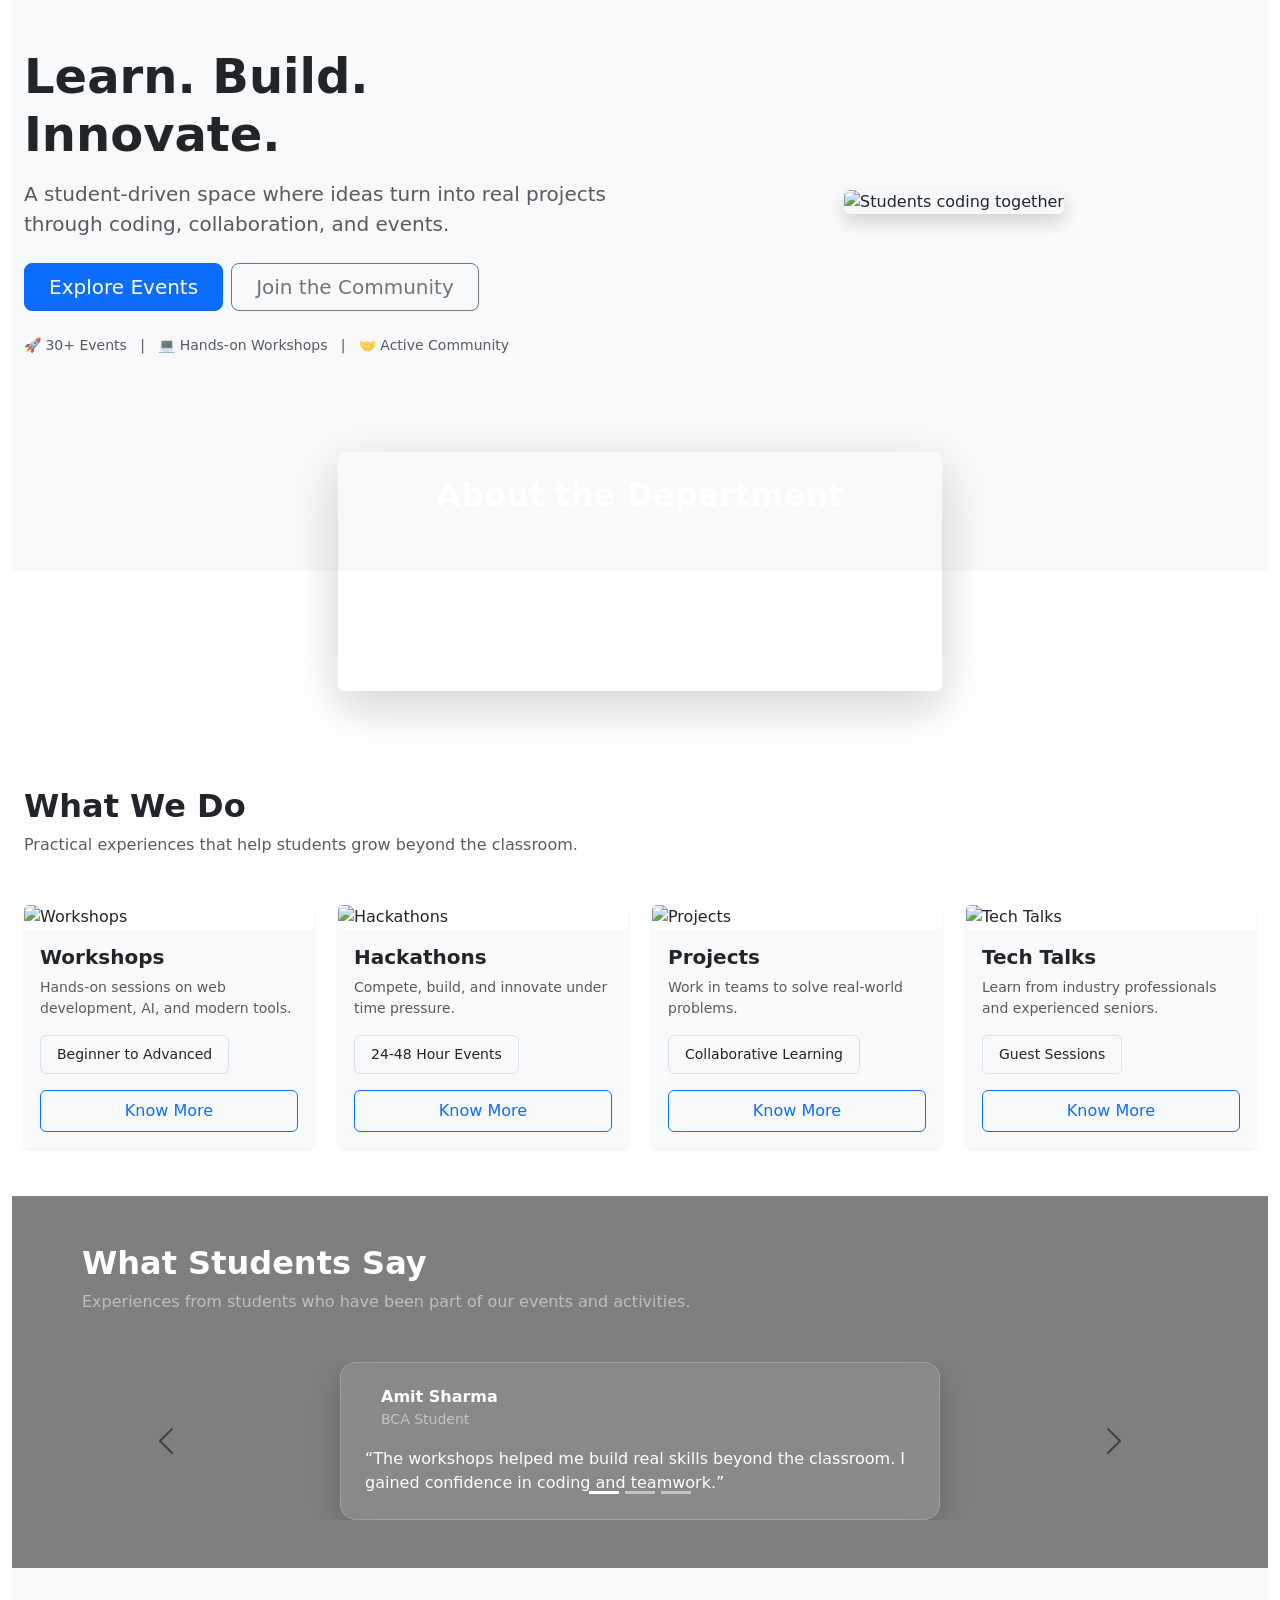
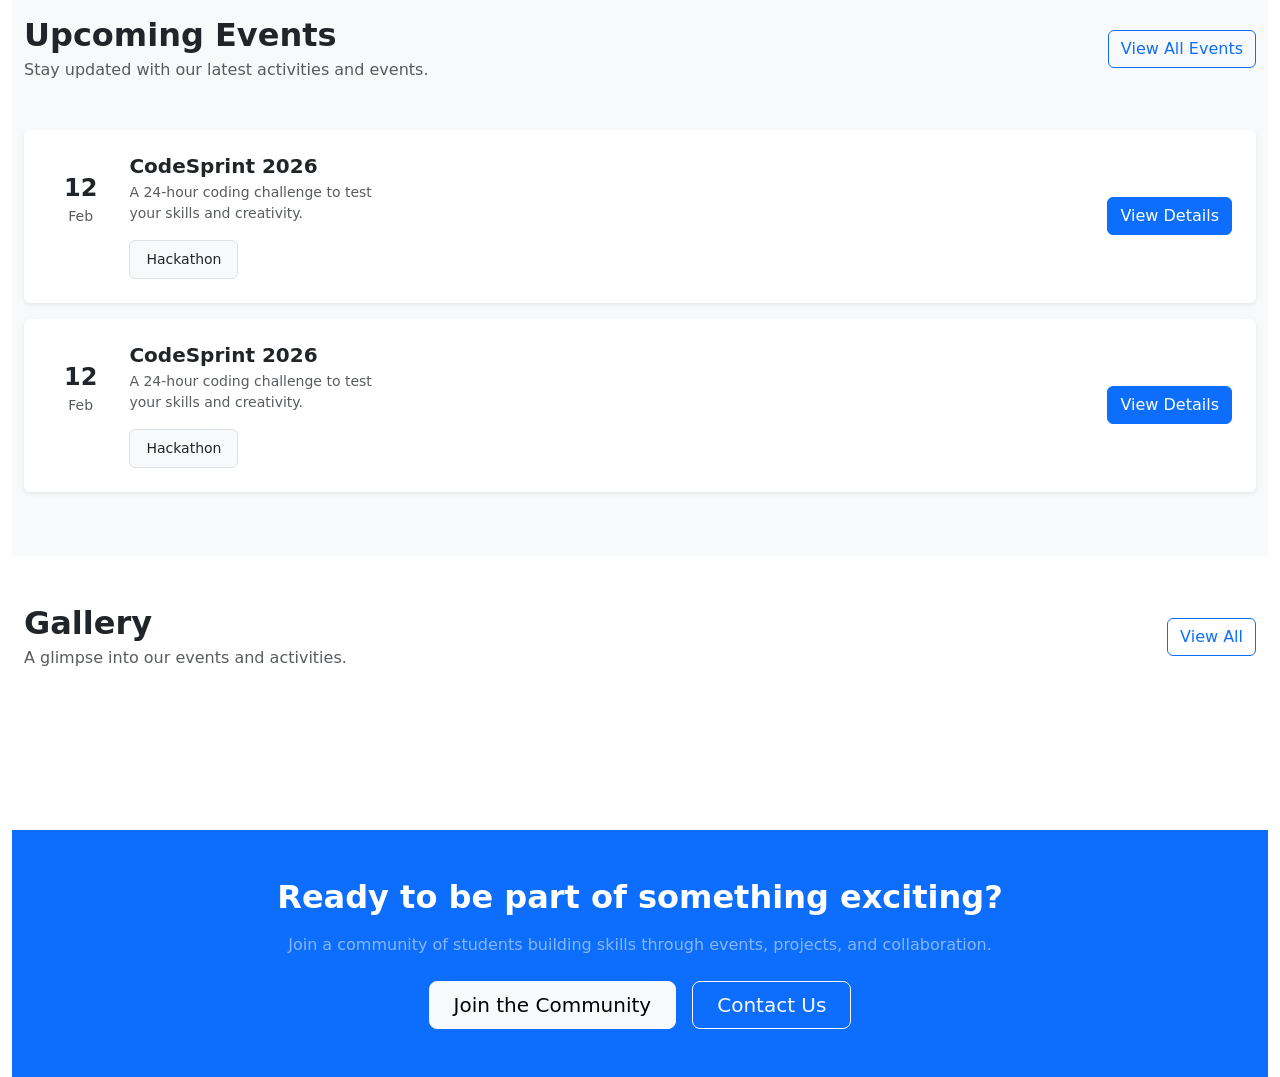
==== index.html @ 3131c7ce "made header and footer components, routing implemented" ====
<!DOCTYPE html>
<html lang="en">

<head>
    <meta charset="UTF-8">
    <meta name="viewport" content="width=device-width, initial-scale=1.0">
    <title>Home</title>
    <!-- Bootstrap -->
    <link href="https://cdn.jsdelivr.net/npm/bootstrap@5.3.8/dist/css/bootstrap.min.css" rel="stylesheet"
        integrity="sha384-sRIl4kxILFvY47J16cr9ZwB07vP4J8+LH7qKQnuqkuIAvNWLzeN8tE5YBujZqJLB" crossorigin="anonymous">
    <!-- External styles -->
    <link rel="stylesheet" href="style.css">
</head>

<body data-page="home">

    <div class="root">
        <!-- Header -->
        <div id="header"></div>
        <!-- End Header -->
        <main class="container-fluid">
            <!-- Hero -->
            <section class="py-5 bg-light">
                <div class="container-fluid">
                    <div class="row align-items-center">

                        <!-- LEFT: TEXT -->
                        <div class="col-md-6 text-center text-md-start mb-4 mb-md-0">

                            <!-- Headline -->
                            <h1 class="display-5 fw-bold">
                                Learn. Build. Innovate.
                            </h1>

                            <!-- Subtext -->
                            <p class="lead text-body-secondary mt-3">
                                A student-driven space where ideas turn into real projects through coding,
                                collaboration, and
                                events.
                            </p>

                            <!-- Buttons -->
                            <div
                                class="mt-4 d-flex flex-column flex-sm-row gap-2 justify-content-center justify-content-md-start">
                                <a href="#" class="btn btn-primary btn-lg px-4">
                                    Explore Events
                                </a>
                                <a href="#" class="btn btn-outline-secondary btn-lg px-4">
                                    Join the Community
                                </a>
                            </div>

                            <!-- Mini stats -->
                            <div class="mt-4 text-body-secondary small">
                                🚀 30+ Events &nbsp; | &nbsp; 💻 Hands-on Workshops &nbsp; | &nbsp; 🤝 Active
                                Community
                            </div>

                        </div>

                        <!-- RIGHT: IMAGE -->
                        <div class="col-md-6 text-center">
                            <img src="https://images.pexels.com/photos/6914649/pexels-photo-6914649.jpeg"
                                class="img-fluid rounded shadow" alt="Students coding together">
                        </div>

                    </div>
                </div>
            </section>
            <!-- End Hero -->

            <!-- Intro -->
            <section class="container-fluid intro-bg py-5">
                <div class="row justify-content-center">
                    <div class="col-md-6">

                        <div class="card intro-section text-white shadow-lg border-0 p-4 text-center intro-card">

                            <div class="text-center mb-5">
                                <h2 class="fw-bold">About the Department</h2>
                            </div>

                            <p class="mb-0">
                                The Computer Applications Department is a hub for students passionate about
                                technology,
                                programming,
                                and innovation. We organize workshops, hackathons, and collaborative projects to
                                help
                                students grow
                                beyond the classroom.
                            </p>

                        </div>

                    </div>
                </div>
            </section><!-- End Intro -->

            <!-- Highlights -->
            <section class=" py-5 container-fluid">

                <!-- Section Header -->
                <div class="mb-5">
                    <h2 class="fw-bold">What We Do</h2>
                    <p class="text-body-secondary">
                        Practical experiences that help students grow beyond the classroom.
                    </p>
                </div>
                <div class="row g-4">

                    <!-- Workshops -->
                    <div class="col-md-6 col-lg-3">
                        <div class="card h-100 shadow-sm border-0">
                            <img src="https://images.pexels.com/photos/5530483/pexels-photo-5530483.jpeg"
                                class="card-img-top" alt="Workshops">

                            <div class="card-body d-flex flex-column bg-light">
                                <h5 class="fw-bold">Workshops</h5>

                                <p class="text-body-secondary small">
                                    Hands-on sessions on web development, AI, and modern tools.
                                </p>

                                <span
                                    class="bg-light text-dark border rounded align-self-start px-3 py-2 mb-3 mt-auto small d-inline-flex align-items-center">
                                    Beginner to Advanced
                                </span>

                                <div>
                                    <a href="#" class="btn btn-outline-primary w-100 py-2">
                                        Know More
                                    </a>
                                </div>
                            </div>
                        </div>
                    </div>

                    <!-- Hackathons -->
                    <div class="col-md-6 col-lg-3">
                        <div class="card h-100 shadow-sm border-0">
                            <img src="https://images.pexels.com/photos/14612128/pexels-photo-14612128.jpeg"
                                class="card-img-top" alt="Hackathons">

                            <div class="card-body d-flex flex-column bg-light">
                                <h5 class="fw-bold">Hackathons</h5>

                                <p class="text-body-secondary small">
                                    Compete, build, and innovate under time pressure.
                                </p>

                                <span
                                    class="bg-light text-dark border rounded align-self-start px-3 py-2 mb-3 mt-auto small d-inline-flex align-items-center">
                                    24-48 Hour Events
                                </span>

                                <div>
                                    <a href="#" class="btn btn-outline-primary w-100 py-2">
                                        Know More
                                    </a>
                                </div>
                            </div>
                        </div>
                    </div>

                    <!-- Projects -->
                    <div class="col-md-6 col-lg-3">
                        <div class="card h-100 shadow-sm border-0">
                            <img src="https://images.pexels.com/photos/3183150/pexels-photo-3183150.jpeg"
                                class="card-img-top" alt="Projects">

                            <div class="card-body d-flex flex-column bg-light">
                                <h5 class="fw-bold">Projects</h5>

                                <p class="text-body-secondary small">
                                    Work in teams to solve real-world problems.
                                </p>

                                <span
                                    class="bg-light text-dark border rounded align-self-start px-3 py-2 mb-3 mt-auto small d-inline-flex align-items-center">
                                    Collaborative Learning
                                </span>

                                <div>
                                    <a href="#" class="btn btn-outline-primary w-100 py-2">
                                        Know More
                                    </a>
                                </div>
                            </div>
                        </div>
                    </div>

                    <!-- Tech Talks -->
                    <div class="col-md-6 col-lg-3">
                        <div class="card h-100 shadow-sm border-0">
                            <img src="https://images.pexels.com/photos/1181406/pexels-photo-1181406.jpeg"
                                class="card-img-top" alt="Tech Talks">

                            <div class="card-body d-flex flex-column bg-light">
                                <h5 class="fw-bold">Tech Talks</h5>

                                <p class="text-body-secondary small">
                                    Learn from industry professionals and experienced seniors.
                                </p>

                                <span
                                    class="bg-light text-dark border rounded align-self-start px-3 py-2 mb-3 mt-auto small d-inline-flex align-items-center">
                                    Guest Sessions
                                </span>

                                <div>
                                    <a href="#" class="btn btn-outline-primary w-100 py-2">
                                        Know More
                                    </a>
                                </div>
                            </div>
                        </div>
                    </div>
                </div>
            </section><!-- End Highlights -->

            <!-- Testimonials -->
            <section class="testimonial-section py-5">
                <div class="container">

                    <!-- Section Header -->
                    <div class="mb-5 text-white">
                        <h2 class="fw-bold">What Students Say</h2>
                        <p class="mb-0 text-white-50">
                            Experiences from students who have been part of our events and activities.
                        </p>
                    </div>

                    <!-- Carousel -->
                    <div id="testimonialCarousel" class="carousel slide" data-bs-ride="carousel">

                        <!-- Indicators -->
                        <div class="carousel-indicators">
                            <button type="button" data-bs-target="#testimonialCarousel" data-bs-slide-to="0"
                                class="active"></button>
                            <button type="button" data-bs-target="#testimonialCarousel" data-bs-slide-to="1"></button>
                            <button type="button" data-bs-target="#testimonialCarousel" data-bs-slide-to="2"></button>
                        </div>

                        <div class="carousel-inner">

                            <!-- Slide 1 -->
                            <div class="carousel-item active">
                                <div class="d-flex justify-content-center">
                                    <div class="testimonial-glass p-4">

                                        <div class="d-flex align-items-center mb-3">
                                            <img src="https://i.pravatar.cc/60?img=11" class="rounded-circle me-3"
                                                alt="">
                                            <div>
                                                <h6 class="fw-bold mb-0 text-white">Amit Sharma</h6>
                                                <small class="text-white-50">BCA Student</small>
                                            </div>
                                        </div>

                                        <p class="mb-0 text-white">
                                            “The workshops helped me build real skills beyond the classroom.
                                            I gained confidence in coding and teamwork.”
                                        </p>

                                    </div>
                                </div>
                            </div>

                            <!-- Slide 2 -->
                            <div class="carousel-item">
                                <div class="d-flex justify-content-center">
                                    <div class="testimonial-glass p-4">

                                        <div class="d-flex align-items-center mb-3">
                                            <img src="https://i.pravatar.cc/60?img=12" class="rounded-circle me-3"
                                                alt="">
                                            <div>
                                                <h6 class="fw-bold mb-0 text-white">Priya Verma</h6>
                                                <small class="text-white-50">2nd Year Student</small>
                                            </div>
                                        </div>

                                        <p class="mb-0 text-white">
                                            “Hackathons pushed me to think creatively and solve real-world problems
                                            under pressure.”
                                        </p>

                                    </div>
                                </div>
                            </div>

                            <!-- Slide 3 -->
                            <div class="carousel-item">
                                <div class="d-flex justify-content-center">
                                    <div class="testimonial-glass p-4">

                                        <div class="d-flex align-items-center mb-3">
                                            <img src="https://i.pravatar.cc/60?img=13" class="rounded-circle me-3"
                                                alt="">
                                            <div>
                                                <h6 class="fw-bold mb-0 text-white">Rahul Patil</h6>
                                                <small class="text-white-50">Final Year Student</small>
                                            </div>
                                        </div>

                                        <p class="mb-0 text-white">
                                            “The department creates a great environment for collaboration and real
                                            learning.”
                                        </p>

                                    </div>
                                </div>
                            </div>

                        </div>

                        <!-- Controls -->
                        <button class="carousel-control-prev custom-control" type="button"
                            data-bs-target="#testimonialCarousel" data-bs-slide="prev">
                            <span class="carousel-control-prev-icon"></span>
                        </button>

                        <button class="carousel-control-next custom-control" type="button"
                            data-bs-target="#testimonialCarousel" data-bs-slide="next">
                            <span class="carousel-control-next-icon"></span>
                        </button>

                    </div>

                </div>
            </section>
            <!-- End Testimonials -->

            <!-- Upcoming Events -->
            <section class="py-5 bg-light container-fluid">

                <!-- Section Header -->
                <div
                    class="d-flex flex-column flex-md-row justify-content-between align-items-start align-items-md-center mb-5">

                    <!-- Left -->
                    <div>
                        <h2 class="fw-bold mb-1">Upcoming Events</h2>
                        <p class="text-body-secondary mb-0">
                            Stay updated with our latest activities and events.
                        </p>
                    </div>

                    <!-- Right -->
                    <div class="mt-3 mt-md-0">
                        <a href="#" class="btn btn-outline-primary">
                            View All Events
                        </a>
                    </div>

                </div>

                <!-- Event Item -->
                <div
                    class="event-item d-flex flex-column flex-md-row align-items-start align-items-md-center justify-content-between p-4 mb-3 bg-white rounded shadow-sm">

                    <!-- Left -->
                    <div class="d-flex align-items-start gap-3">

                        <!-- Date Box -->
                        <div class="event-date text-center p-3">
                            <div class="fw-bold fs-4">12</div>
                            <div class="small text-muted">Feb</div>
                        </div>

                        <!-- Content -->
                        <div>
                            <h5 class="fw-bold mb-1">CodeSprint 2026</h5>
                            <p class="text-body-secondary small">
                                A 24-hour coding challenge to test your skills and creativity.
                            </p>

                            <span
                                class="bg-light text-dark border rounded align-self-start px-3 py-2 mt-auto small d-inline-flex align-items-center">
                                Hackathon
                            </span>
                        </div>

                    </div>

                    <!-- Right -->
                    <div class="mt-3 mt-md-0 w-100 w-md-auto text-end">
                        <a href="#" class="btn btn-primary">
                            View Details
                        </a>
                    </div>

                </div>
                <!-- Event Item -->
                <div
                    class="event-item d-flex flex-column flex-md-row align-items-start align-items-md-center justify-content-between p-4 mb-3 bg-white rounded shadow-sm">

                    <!-- Left -->
                    <div class="d-flex align-items-start gap-3">

                        <!-- Date Box -->
                        <div class="event-date text-center p-3">
                            <div class="fw-bold fs-4">12</div>
                            <div class="small text-muted">Feb</div>
                        </div>

                        <!-- Content -->
                        <div>
                            <h5 class="fw-bold mb-1">CodeSprint 2026</h5>
                            <p class="text-body-secondary small">
                                A 24-hour coding challenge to test your skills and creativity.
                            </p>

                            <span
                                class="bg-light text-dark border rounded align-self-start px-3 py-2 mt-auto small d-inline-flex align-items-center">
                                Hackathon
                            </span>
                        </div>

                    </div>

                    <!-- Right -->
                    <div class="mt-3 mt-md-0 w-100 w-md-auto text-end">
                        <a href="#" class="btn btn-primary">
                            View Details
                        </a>
                    </div>

                </div>
            </section><!-- End Upcoming Events -->

            <!-- Gallery Preview -->
            <section class="py-5 container-fluid">

                <div
                    class="d-flex flex-column flex-md-row justify-content-between align-items-start align-items-md-center mb-5">

                    <!-- Left -->
                    <div>
                        <h2 class="fw-bold mb-1">Gallery</h2>
                        <p class="text-body-secondary mb-0">
                            A glimpse into our events and activities.
                        </p>
                    </div>

                    <!-- Right -->
                    <div class="mt-3 mt-md-0">
                        <a href="#" class="btn btn-outline-primary">
                            View All
                        </a>
                    </div>

                </div>

                <div class="row g-3">

                    <!-- Big Image -->
                    <div class="col-md-6">
                        <img src="https://images.pexels.com/photos/3183150/pexels-photo-3183150.jpeg"
                            class="img-fluid rounded gallery-img" alt="">
                    </div>

                    <!-- Small Images -->
                    <div class="col-md-6">
                        <div class="row g-3">

                            <div class="col-6">
                                <img src="https://images.pexels.com/photos/1181675/pexels-photo-1181675.jpeg"
                                    class="img-fluid rounded gallery-img" alt="">
                            </div>

                            <div class="col-6">
                                <img src="https://images.pexels.com/photos/3861969/pexels-photo-3861969.jpeg"
                                    class="img-fluid rounded gallery-img" alt="">
                            </div>

                            <div class="col-6">
                                <img src="https://images.pexels.com/photos/1181406/pexels-photo-1181406.jpeg"
                                    class="img-fluid rounded gallery-img" alt="">
                            </div>

                            <div class="col-6 position-relative">
                                <img src="https://images.pexels.com/photos/3183150/pexels-photo-3183150.jpeg"
                                    class="img-fluid rounded gallery-img" alt="">
                            </div>

                        </div>
                    </div>

                </div>
            </section><!-- End Gallery Preview -->

            <!-- Call to Action -->
            <section class="py-5 bg-primary call-to-action text-white">
                <div class="container text-center">

                    <h2 class="fw-bold mb-3">
                        Ready to be part of something exciting?
                    </h2>

                    <p class="mb-4 text-white-50">
                        Join a community of students building skills through events, projects, and collaboration.
                    </p>

                    <div class="d-flex flex-column flex-sm-row justify-content-center gap-3">
                        <a href="#" class="btn btn-light btn-lg px-4">
                            Join the Community
                        </a>
                        <a href="#" class="btn btn-outline-light btn-lg px-4">
                            Contact Us
                        </a>
                    </div>

                </div>
            </section><!-- End Call to Action -->
        </main>
        <!-- Footer -->
        <div id="footer"></div>
        <!-- End Footer -->
    </div>
    <!-- jQuery -->
    <script src="https://code.jquery.com/jquery-4.0.0.min.js"
        integrity="sha256-OaVG6prZf4v69dPg6PhVattBXkcOWQB62pdZ3ORyrao=" crossorigin="anonymous"></script>
    <!-- External script -->
    <script src="components.js"></script>
    <script src="main.js"></script>
    <!-- Bootstrap -->
    <script src="https://cdn.jsdelivr.net/npm/bootstrap@5.3.8/dist/js/bootstrap.bundle.min.js"
        integrity="sha384-FKyoEForCGlyvwx9Hj09JcYn3nv7wiPVlz7YYwJrWVcXK/BmnVDxM+D2scQbITxI"
        crossorigin="anonymous"></script>
</body>

</html>
---- style.css ----
.logo-header {
    width: 2.5rem;
}

.intro-bg {
    background: linear-gradient(
        to bottom,
        var(--bs-light) 0%,
        var(--bs-light) 50%,
        transparent 50%,
        transparent 100%
    );
}

.intro-section {
    position: relative;
    background: url('https://images.pexels.com/photos/12843342/pexels-photo-12843342.jpeg') center/cover no-repeat;
    overflow: hidden;
}

/* Ensure content stays above overlay */
.intro-section > * {
    position: relative;
    z-index: 1;
}

.call-to-action {
    position: relative;
    background: url('https://images.pexels.com/photos/12843342/pexels-photo-12843342.jpeg') center/cover no-repeat;
    overflow: hidden;
}

.call-to-action > * {
    position: relative;
    z-index: 1;
}

/* Testimonial section */
.testimonial-section {
    background: url('https://images.pexels.com/photos/26559578/pexels-photo-26559578.jpeg') center/cover no-repeat;
    position: relative;
}

.testimonial-section::before {
    content: "";
    position: absolute;
    inset: 0;
    background: rgba(0, 0, 0, 0.5);
}

.testimonial-section .container {
    position: relative;
    z-index: 1;
}

.testimonial-glass {
    max-width: 600px;
    border-radius: 16px;
    backdrop-filter: blur(15px);
    background: rgba(255,255,255,0.08);
    border: 1px solid rgba(255,255,255,0.2);
    box-shadow: 0 10px 30px rgba(0,0,0,0.2);
    transition: 0.3s ease;
}

.custom-control .carousel-control-prev-icon,
.custom-control .carousel-control-next-icon {
    filter: invert(1);
}

.carousel-indicators button {
    background-color: #ffffff;
    opacity: 0.5;
}

.carousel-indicators .active {
    opacity: 1;
}
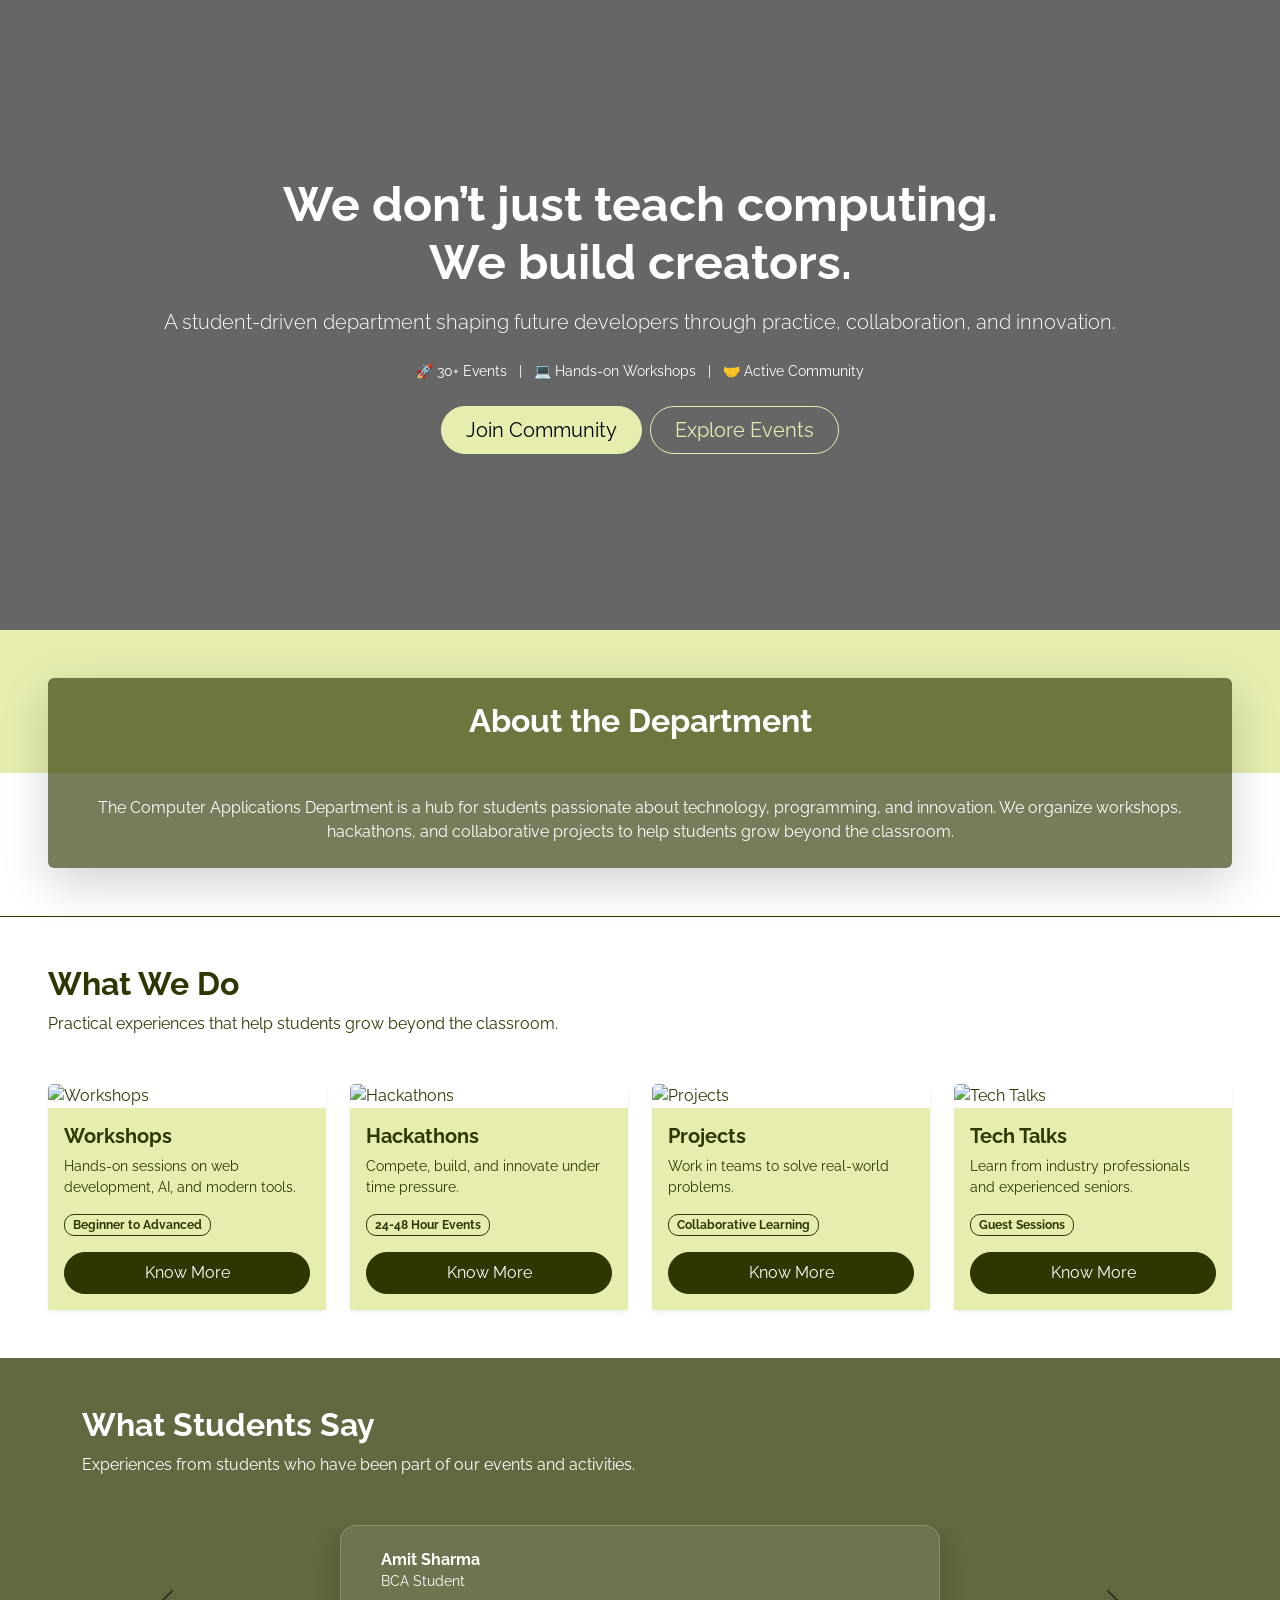
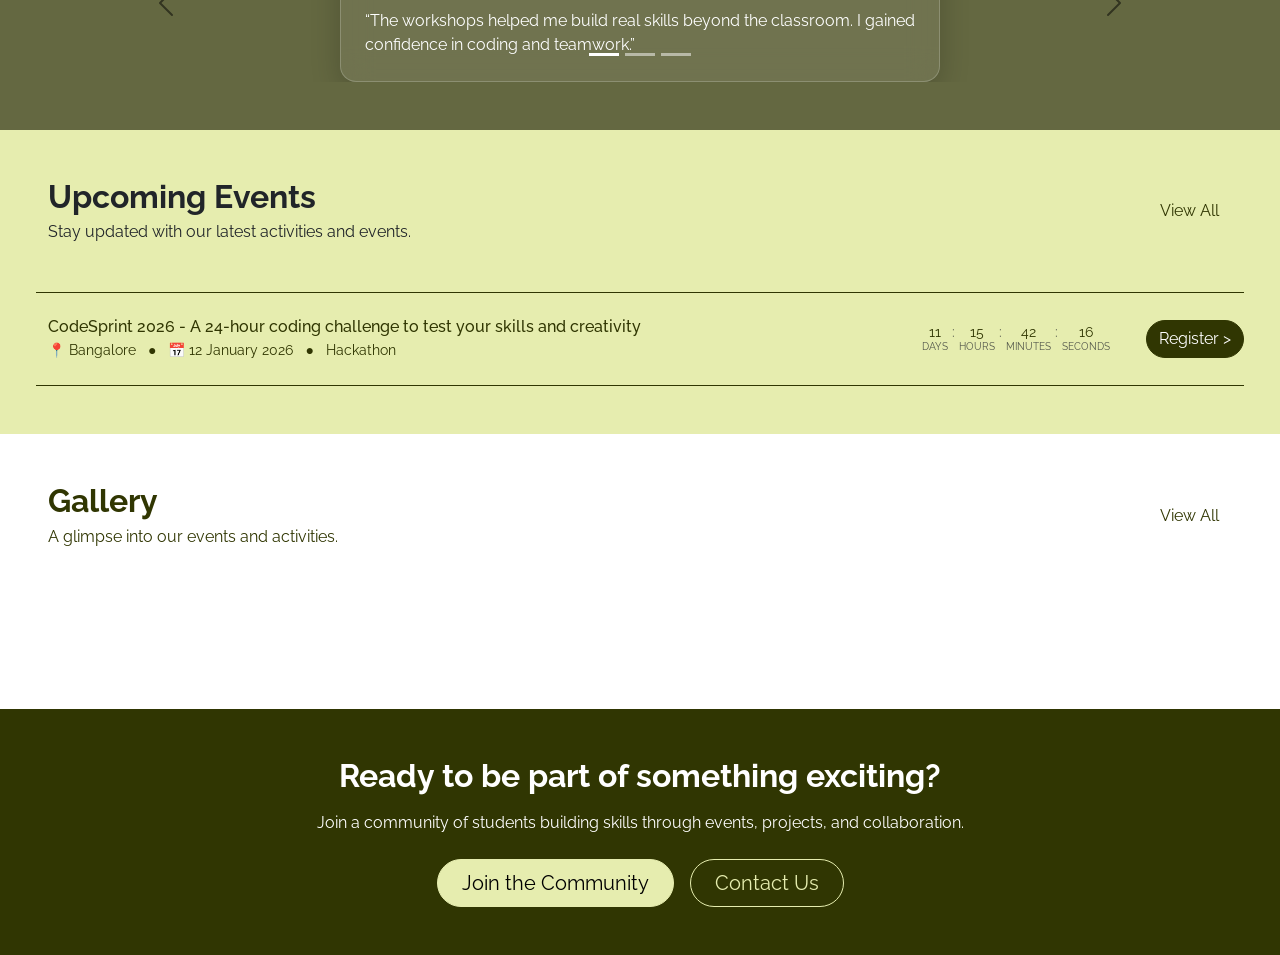
==== commit 2a6e64be: "finished with the new theme" ====
--- a/index.html
+++ b/index.html
@@ -5,6 +5,11 @@
     <meta charset="UTF-8">
     <meta name="viewport" content="width=device-width, initial-scale=1.0">
     <title>Home</title>
+    <!-- Fonts -->
+    <link rel="preconnect" href="https://fonts.googleapis.com">
+    <link rel="preconnect" href="https://fonts.gstatic.com" crossorigin>
+    <link href="https://fonts.googleapis.com/css2?family=Raleway:ital,wght@0,100..900;1,100..900&display=swap"
+        rel="stylesheet">
     <!-- Bootstrap -->
     <link href="https://cdn.jsdelivr.net/npm/bootstrap@5.3.8/dist/css/bootstrap.min.css" rel="stylesheet"
         integrity="sha384-sRIl4kxILFvY47J16cr9ZwB07vP4J8+LH7qKQnuqkuIAvNWLzeN8tE5YBujZqJLB" crossorigin="anonymous">
@@ -18,61 +23,40 @@
         <!-- Header -->
         <div id="header"></div>
         <!-- End Header -->
-        <main class="container-fluid">
+        <main class="">
             <!-- Hero -->
-            <section class="py-5 bg-light">
-                <div class="container-fluid">
-                    <div class="row align-items-center">
-
-                        <!-- LEFT: TEXT -->
-                        <div class="col-md-6 text-center text-md-start mb-4 mb-md-0">
-
-                            <!-- Headline -->
-                            <h1 class="display-5 fw-bold">
-                                Learn. Build. Innovate.
-                            </h1>
-
-                            <!-- Subtext -->
-                            <p class="lead text-body-secondary mt-3">
-                                A student-driven space where ideas turn into real projects through coding,
-                                collaboration, and
-                                events.
-                            </p>
-
-                            <!-- Buttons -->
-                            <div
-                                class="mt-4 d-flex flex-column flex-sm-row gap-2 justify-content-center justify-content-md-start">
-                                <a href="#" class="btn btn-primary btn-lg px-4">
-                                    Explore Events
-                                </a>
-                                <a href="#" class="btn btn-outline-secondary btn-lg px-4">
-                                    Join the Community
-                                </a>
-                            </div>
-
-                            <!-- Mini stats -->
-                            <div class="mt-4 text-body-secondary small">
-                                🚀 30+ Events &nbsp; | &nbsp; 💻 Hands-on Workshops &nbsp; | &nbsp; 🤝 Active
-                                Community
-                            </div>
-
-                        </div>
-
-                        <!-- RIGHT: IMAGE -->
-                        <div class="col-md-6 text-center">
-                            <img src="https://images.pexels.com/photos/6914649/pexels-photo-6914649.jpeg"
-                                class="img-fluid rounded shadow" alt="Students coding together">
-                        </div>
-
-                    </div>
+            <section class="page-hero text-white d-flex align-items-center">
+                <div class="container-fluid text-center py-5">
+
+                    <h1 class="display-5 fw-bold">
+                        We don’t just teach computing.<br>
+                        We build creators.
+                    </h1>
+
+                    <p class="lead mt-3">
+                        A student-driven department shaping future developers through practice, collaboration, and
+                        innovation.
+                    </p>
+
+                    <!-- Mini stats -->
+                    <div class="mt-4 small">
+                        🚀 30+ Events &nbsp; | &nbsp; 💻 Hands-on Workshops &nbsp; | &nbsp; 🤝 Active
+                        Community
+                    </div>
+
+                    <div class="mt-4 d-flex flex-column flex-sm-row justify-content-center gap-2">
+                        <a href="join.html" class="btn btn-light btn-lg px-4">Join Community</a>
+                        <a href="events.html" class="btn btn-outline-light btn-lg px-4">Explore Events</a>
+                    </div>
+
                 </div>
             </section>
             <!-- End Hero -->
 
             <!-- Intro -->
-            <section class="container-fluid intro-bg py-5">
+            <section class="container-fluid p-5 intro-bg border-bottom">
                 <div class="row justify-content-center">
-                    <div class="col-md-6">
+                    <div class="col-md-12">
 
                         <div class="card intro-section text-white shadow-lg border-0 p-4 text-center intro-card">
 
@@ -97,12 +81,12 @@
             </section><!-- End Intro -->
 
             <!-- Highlights -->
-            <section class=" py-5 container-fluid">
+            <section class="container-fluid p-5">
 
                 <!-- Section Header -->
                 <div class="mb-5">
-                    <h2 class="fw-bold">What We Do</h2>
-                    <p class="text-body-secondary">
+                    <h2 class="text-primary fw-bold">What We Do</h2>
+                    <p class="text-primary">
                         Practical experiences that help students grow beyond the classroom.
                     </p>
                 </div>
@@ -110,24 +94,23 @@
 
                     <!-- Workshops -->
                     <div class="col-md-6 col-lg-3">
-                        <div class="card h-100 shadow-sm border-0">
+                        <div class="card text-primary  h-100 shadow-sm border-0">
                             <img src="https://images.pexels.com/photos/5530483/pexels-photo-5530483.jpeg"
                                 class="card-img-top" alt="Workshops">
 
                             <div class="card-body d-flex flex-column bg-light">
                                 <h5 class="fw-bold">Workshops</h5>
 
-                                <p class="text-body-secondary small">
+                                <p class="small">
                                     Hands-on sessions on web development, AI, and modern tools.
                                 </p>
 
-                                <span
-                                    class="bg-light text-dark border rounded align-self-start px-3 py-2 mb-3 mt-auto small d-inline-flex align-items-center">
+                                <span class="badge badge-outline-primary mb-3">
                                     Beginner to Advanced
                                 </span>
 
                                 <div>
-                                    <a href="#" class="btn btn-outline-primary w-100 py-2">
+                                    <a href="#" class="btn btn-primary w-100 py-2">
                                         Know More
                                     </a>
                                 </div>
@@ -137,24 +120,23 @@
 
                     <!-- Hackathons -->
                     <div class="col-md-6 col-lg-3">
-                        <div class="card h-100 shadow-sm border-0">
+                        <div class="card text-primary h-100 shadow-sm border-0">
                             <img src="https://images.pexels.com/photos/14612128/pexels-photo-14612128.jpeg"
                                 class="card-img-top" alt="Hackathons">
 
                             <div class="card-body d-flex flex-column bg-light">
                                 <h5 class="fw-bold">Hackathons</h5>
 
-                                <p class="text-body-secondary small">
+                                <p class="small">
                                     Compete, build, and innovate under time pressure.
                                 </p>
 
-                                <span
-                                    class="bg-light text-dark border rounded align-self-start px-3 py-2 mb-3 mt-auto small d-inline-flex align-items-center">
+                                <span class="badge badge-outline-primary mt-auto mb-3">
                                     24-48 Hour Events
                                 </span>
 
                                 <div>
-                                    <a href="#" class="btn btn-outline-primary w-100 py-2">
+                                    <a href="#" class="btn btn-primary w-100 py-2">
                                         Know More
                                     </a>
                                 </div>
@@ -164,24 +146,23 @@
 
                     <!-- Projects -->
                     <div class="col-md-6 col-lg-3">
-                        <div class="card h-100 shadow-sm border-0">
+                        <div class="card text-primary h-100 shadow-sm border-0">
                             <img src="https://images.pexels.com/photos/3183150/pexels-photo-3183150.jpeg"
                                 class="card-img-top" alt="Projects">
 
                             <div class="card-body d-flex flex-column bg-light">
                                 <h5 class="fw-bold">Projects</h5>
 
-                                <p class="text-body-secondary small">
+                                <p class="small">
                                     Work in teams to solve real-world problems.
                                 </p>
 
-                                <span
-                                    class="bg-light text-dark border rounded align-self-start px-3 py-2 mb-3 mt-auto small d-inline-flex align-items-center">
+                                <span class="badge badge-outline-primary mt-auto mb-3">
                                     Collaborative Learning
                                 </span>
 
                                 <div>
-                                    <a href="#" class="btn btn-outline-primary w-100 py-2">
+                                    <a href="#" class="btn btn-primary w-100 py-2">
                                         Know More
                                     </a>
                                 </div>
@@ -191,24 +172,23 @@
 
                     <!-- Tech Talks -->
                     <div class="col-md-6 col-lg-3">
-                        <div class="card h-100 shadow-sm border-0">
+                        <div class="card text-primary h-100 shadow-sm border-0">
                             <img src="https://images.pexels.com/photos/1181406/pexels-photo-1181406.jpeg"
                                 class="card-img-top" alt="Tech Talks">
 
                             <div class="card-body d-flex flex-column bg-light">
                                 <h5 class="fw-bold">Tech Talks</h5>
 
-                                <p class="text-body-secondary small">
+                                <p class="small">
                                     Learn from industry professionals and experienced seniors.
                                 </p>
 
-                                <span
-                                    class="bg-light text-dark border rounded align-self-start px-3 py-2 mb-3 mt-auto small d-inline-flex align-items-center">
+                                <span class="badge badge-outline-primary mt-auto mb-3">
                                     Guest Sessions
                                 </span>
 
                                 <div>
-                                    <a href="#" class="btn btn-outline-primary w-100 py-2">
+                                    <a href="#" class="btn btn-primary w-100 py-2">
                                         Know More
                                     </a>
                                 </div>
@@ -219,13 +199,13 @@
             </section><!-- End Highlights -->
 
             <!-- Testimonials -->
-            <section class="testimonial-section py-5">
+            <section class="container-fluid p-5 testimonial-section">
                 <div class="container">
 
                     <!-- Section Header -->
                     <div class="mb-5 text-white">
                         <h2 class="fw-bold">What Students Say</h2>
-                        <p class="mb-0 text-white-50">
+                        <p class="mb-0 text-white">
                             Experiences from students who have been part of our events and activities.
                         </p>
                     </div>
@@ -253,7 +233,7 @@
                                                 alt="">
                                             <div>
                                                 <h6 class="fw-bold mb-0 text-white">Amit Sharma</h6>
-                                                <small class="text-white-50">BCA Student</small>
+                                                <small class="text-white">BCA Student</small>
                                             </div>
                                         </div>
 
@@ -276,7 +256,7 @@
                                                 alt="">
                                             <div>
                                                 <h6 class="fw-bold mb-0 text-white">Priya Verma</h6>
-                                                <small class="text-white-50">2nd Year Student</small>
+                                                <small class="text-white">2nd Year Student</small>
                                             </div>
                                         </div>
 
@@ -299,7 +279,7 @@
                                                 alt="">
                                             <div>
                                                 <h6 class="fw-bold mb-0 text-white">Rahul Patil</h6>
-                                                <small class="text-white-50">Final Year Student</small>
+                                                <small class="text-white">Final Year Student</small>
                                             </div>
                                         </div>
 
@@ -332,7 +312,7 @@
             <!-- End Testimonials -->
 
             <!-- Upcoming Events -->
-            <section class="py-5 bg-light container-fluid">
+            <section class="container-fluid p-5 bg-light">
 
                 <!-- Section Header -->
                 <div
@@ -341,111 +321,90 @@
                     <!-- Left -->
                     <div>
                         <h2 class="fw-bold mb-1">Upcoming Events</h2>
-                        <p class="text-body-secondary mb-0">
+                        <p class="mb-0">
                             Stay updated with our latest activities and events.
                         </p>
                     </div>
 
                     <!-- Right -->
                     <div class="mt-3 mt-md-0">
-                        <a href="#" class="btn btn-outline-primary">
-                            View All Events
+                        <a href="#" class="btn btn-text-primary">
+                            View All
                         </a>
                     </div>
 
                 </div>
-
                 <!-- Event Item -->
+                <div class="row py-4 border-top border-bottom d-flex align-items-center text-primary">
+                    <div class="me-auto col-12 col-md-auto">
+                        <h6 class="mb-1">CodeSprint 2026 - A 24-hour coding challenge to test your skills and creativity
+                        </h6>
+                        <p class="small mb-3 mb-md-0">
+                            <span>📍 Bangalore</span>
+                            <span class="mx-2">●</span>
+                            <span>📅 12 January 2026</span>
+                            <span class="mx-2">●</span>
+                            <span>Hackathon</span>
+                        </p>
+                    </div>
+                    <div class="col-8 col-md-auto d-flex gap-1 me-md-4">
+
+                        <div class="text-center">
+                            <div style="font-size: 14px; line-height: 1;">11</div>
+                            <div class="text-body-secondary" style="font-size: 10px;">DAYS</div>
+                        </div>
+
+                        <div class="text-body-secondary" style="font-size: 14px; line-height: 1;">
+                            :
+                        </div>
+
+                        <div class="text-center">
+                            <div style="font-size: 14px; line-height: 1;">15</div>
+                            <div class="text-body-secondary" style="font-size: 10px;">HOURS</div>
+                        </div>
+
+                        <div class="text-body-secondary" style="font-size: 14px; line-height: 1;">
+                            :
+                        </div>
+
+                        <div class="text-center">
+                            <div style="font-size: 14px; line-height: 1;">42</div>
+                            <div class="text-body-secondary" style="font-size: 10px;">MINUTES</div>
+                        </div>
+
+                        <div class="text-body-secondary" style="font-size: 14px; line-height: 1;">
+                            :
+                        </div>
+
+                        <div class="text-center">
+                            <div style="font-size: 14px; line-height: 1;">16</div>
+                            <div class="text-body-secondary" style="font-size: 10px;">SECONDS</div>
+                        </div>
+
+                    </div>
+                    <button class="col-4 col-md-auto btn btn-primary w-fit">
+                        Register >
+                    </button>
+                </div>
+            </section><!-- End Upcoming Events -->
+
+            <!-- Gallery Preview -->
+            <section class="container-fluid p-5">
+
                 <div
-                    class="event-item d-flex flex-column flex-md-row align-items-start align-items-md-center justify-content-between p-4 mb-3 bg-white rounded shadow-sm">
-
-                    <!-- Left -->
-                    <div class="d-flex align-items-start gap-3">
-
-                        <!-- Date Box -->
-                        <div class="event-date text-center p-3">
-                            <div class="fw-bold fs-4">12</div>
-                            <div class="small text-muted">Feb</div>
-                        </div>
-
-                        <!-- Content -->
-                        <div>
-                            <h5 class="fw-bold mb-1">CodeSprint 2026</h5>
-                            <p class="text-body-secondary small">
-                                A 24-hour coding challenge to test your skills and creativity.
-                            </p>
-
-                            <span
-                                class="bg-light text-dark border rounded align-self-start px-3 py-2 mt-auto small d-inline-flex align-items-center">
-                                Hackathon
-                            </span>
-                        </div>
-
-                    </div>
-
-                    <!-- Right -->
-                    <div class="mt-3 mt-md-0 w-100 w-md-auto text-end">
-                        <a href="#" class="btn btn-primary">
-                            View Details
-                        </a>
-                    </div>
-
-                </div>
-                <!-- Event Item -->
-                <div
-                    class="event-item d-flex flex-column flex-md-row align-items-start align-items-md-center justify-content-between p-4 mb-3 bg-white rounded shadow-sm">
-
-                    <!-- Left -->
-                    <div class="d-flex align-items-start gap-3">
-
-                        <!-- Date Box -->
-                        <div class="event-date text-center p-3">
-                            <div class="fw-bold fs-4">12</div>
-                            <div class="small text-muted">Feb</div>
-                        </div>
-
-                        <!-- Content -->
-                        <div>
-                            <h5 class="fw-bold mb-1">CodeSprint 2026</h5>
-                            <p class="text-body-secondary small">
-                                A 24-hour coding challenge to test your skills and creativity.
-                            </p>
-
-                            <span
-                                class="bg-light text-dark border rounded align-self-start px-3 py-2 mt-auto small d-inline-flex align-items-center">
-                                Hackathon
-                            </span>
-                        </div>
-
-                    </div>
-
-                    <!-- Right -->
-                    <div class="mt-3 mt-md-0 w-100 w-md-auto text-end">
-                        <a href="#" class="btn btn-primary">
-                            View Details
-                        </a>
-                    </div>
-
-                </div>
-            </section><!-- End Upcoming Events -->
-
-            <!-- Gallery Preview -->
-            <section class="py-5 container-fluid">
-
-                <div
-                    class="d-flex flex-column flex-md-row justify-content-between align-items-start align-items-md-center mb-5">
+                    class="d-flex flex-column flex-md-row justify-content-between align-items-start align-items-md-center mb-5 text-primary">
 
                     <!-- Left -->
                     <div>
                         <h2 class="fw-bold mb-1">Gallery</h2>
-                        <p class="text-body-secondary mb-0">
+                        <p class="mb-0">
                             A glimpse into our events and activities.
                         </p>
                     </div>
 
                     <!-- Right -->
                     <div class="mt-3 mt-md-0">
-                        <a href="#" class="btn btn-outline-primary">
+                        <a href="#" class="btn btn-text-primary">
                             View All
                         </a>
                     </div>
@@ -491,14 +450,14 @@
             </section><!-- End Gallery Preview -->
 
             <!-- Call to Action -->
-            <section class="py-5 bg-primary call-to-action text-white">
+            <section class="container-fluid p-5 call-to-action bg-primary text-white">
                 <div class="container text-center">
 
                     <h2 class="fw-bold mb-3">
                         Ready to be part of something exciting?
                     </h2>
 
-                    <p class="mb-4 text-white-50">
+                    <p class="mb-4 text-white">
                         Join a community of students building skills through events, projects, and collaboration.
                     </p>
 
--- a/style.css
+++ b/style.css
@@ -1,6 +1,98 @@
-.logo-header {
+
+:root {
+  --bs-primary: #303602;
+  --bs-primary-rgb: 48, 54, 2;
+  --bs-light: #e6edaf;
+  --bs-light-rgb: 230, 237, 175;
+  --bs-bg-opacity: 1;
+  --bs-border-color: var(--bs-primary);
+  
+}
+
+* {
+    font-family: "Raleway", sans-serif;
+}
+
+/* OVERRIDE */
+
+.container-fluid {
+    padding: 0;
+}
+
+.btn {
+    border-radius: 300px;
+}
+
+.btn-text-primary {
+    color: var(--bs-primary);
+}
+
+.btn-primary {
+  --bs-btn-bg: var(--bs-primary);
+  --bs-btn-border-color: var(--bs-primary);
+}
+
+.btn-primary:hover {
+  --bs-btn-hover-bg: #1b1f01;
+  --bs-btn-hover-border-color: #1b1f01;
+}
+
+.btn-light {
+  --bs-btn-bg: var(--bs-light);
+  --bs-btn-border-color: var(--bs-light);
+}
+
+.btn-light:hover {
+  --bs-btn-hover-bg: #c3cb89;
+  --bs-btn-hover-border-color: #c3cb89;
+}
+
+.btn-outline-light {
+  --bs-btn-color: var(--bs-light);
+  --bs-btn-border-color: var(--bs-light);
+}
+
+.btn-outline-light:hover {
+  --bs-btn-hover-bg: var(--bs-light);
+  --bs-btn-hover-border-color: var(--bs-light);
+}
+
+.badge {
+    display: inline;
+    width: fit-content;
+    border-radius: 10px;
+}
+
+.badge-outline-primary {
+    background-color: transparent;
+    border: 1px solid var(--bs-primary);
+    color: var(--bs-primary);
+}
+
+/* NAVIGATION */
+
+.nav-link {
+    padding: 0px !important;
+    margin: 0px 12px 0px 12px;
+    color: var(--bs-primary);
+}
+
+.navbar-nav .nav-link.active {
+    font-weight: 700;
+    --bs-navbar-active-color: var(--bs-primary) !important;
+    border-bottom: 2px solid var(--bs-primary); 
+}
+
+.nav-link:hover {
+    border-bottom: 2px solid var(--bs-primary);
+}
+
+.logo {
     width: 2.5rem;
-}
+    color: var(--bs-primary);
+}
+
+/* HOME INTRO */
 
 .intro-bg {
     background: linear-gradient(
@@ -18,10 +110,16 @@
     overflow: hidden;
 }
 
-/* Ensure content stays above overlay */
 .intro-section > * {
     position: relative;
     z-index: 1;
+}
+
+.intro-section::before, .call-to-action::before {
+    content: "";
+    position: absolute;
+    inset: 0;
+    background: rgba(var(--bs-primary-rgb), 0.65);
 }
 
 .call-to-action {
@@ -45,7 +143,7 @@
     content: "";
     position: absolute;
     inset: 0;
-    background: rgba(0, 0, 0, 0.5);
+    background: rgba(var(--bs-primary-rgb), 0.75);
 }
 
 .testimonial-section .container {
@@ -75,4 +173,135 @@
 
 .carousel-indicators .active {
     opacity: 1;
+}
+
+/* Page Hero */
+.page-hero {
+    min-height: 70vh;
+    position: relative;
+    background-attachment: fixed;
+    background-position: center;
+    background-size: cover;
+    background-repeat: no-repeat;
+}
+
+.page-hero::before {
+    content: "";
+    position: absolute;
+    inset: 0;
+    background-color: rgba(0,0,0,0.6);
+}
+
+.page-hero > div {
+    position: relative;
+    z-index: 1;
+}
+
+body[data-page="home"] .page-hero {
+background-image: url("https://images.pexels.com/photos/6914649/pexels-photo-6914649.jpeg");
+}
+
+body[data-page="about"] .page-hero {
+background-image: url("https://images.pexels.com/photos/26834970/pexels-photo-26834970.jpeg");
+}
+
+body[data-page="events"] .page-hero {
+background-image: url("https://images.pexels.com/photos/3183150/pexels-photo-3183150.jpeg");
+}
+
+body[data-page="gallery"] .page-hero {
+background-image: url("https://images.pexels.com/photos/31085764/pexels-photo-31085764.jpeg");
+}
+
+body[data-page="contact"] .page-hero {
+background-image: url("https://images.pexels.com/photos/30901556/pexels-photo-30901556.jpeg");
+}
+
+/* CTA */
+.about-cta {
+    background: url("https://images.pexels.com/photos/26559578/pexels-photo-26559578.jpeg");
+    position: relative;
+}
+
+.about-cta::before {
+    content: "";
+    position: absolute;
+    inset: 0;
+    background: rgba(0,0,0,0.6);
+}
+
+.about-cta > div {
+    position: relative;
+    z-index: 1;
+}
+
+.w-fit {
+    min-width: fit-content;
+}
+
+.timeline::before {
+    content: "";
+    position: absolute;
+    top: 0;
+    left: 50%;
+    width: 2px;
+    height: 100%;
+    background: #dee2e6;
+    transform: translateX(-50%);
+}
+
+@media (max-width: 767.98px) {
+  .timeline::before {
+    left: 20px;
+    transform: none;
+  }
+}
+
+.timeline-dot {
+    width: 14px;
+    height: 14px;
+    background: #0d6efd;
+    border-radius: 50%;
+    border: 3px solid #fff;
+    z-index: 2;
+}
+@media (max-width: 767.98px) {
+  .timeline-dot {
+    position: relative;
+    left: 6px;
+  }
+}
+
+.timeline-img {
+  width: 100%;
+  aspect-ratio: 5/4;
+  border-radius: 24px;
+  object-fit: cover;
+}
+
+.timeline-img-sm {
+  width: 80%;
+  height: fit-content;
+  position: relative;
+  bottom: -33%;
+  left: -8%;
+  border: 6px solid #fff;
+  border-radius: 24px;
+  aspect-ratio: 5/4;
+  object-fit: cover;
+}
+
+@media (max-width: 767.98px) {
+  .timeline .row {
+    position: relative;
+  }
+
+  .timeline .col-md-2 {
+    justify-content: flex-start !important;
+    padding-left: 20px;
+  }
+
+  .timeline .col-md-5 {
+    padding-left: 60px;
+  }
 }
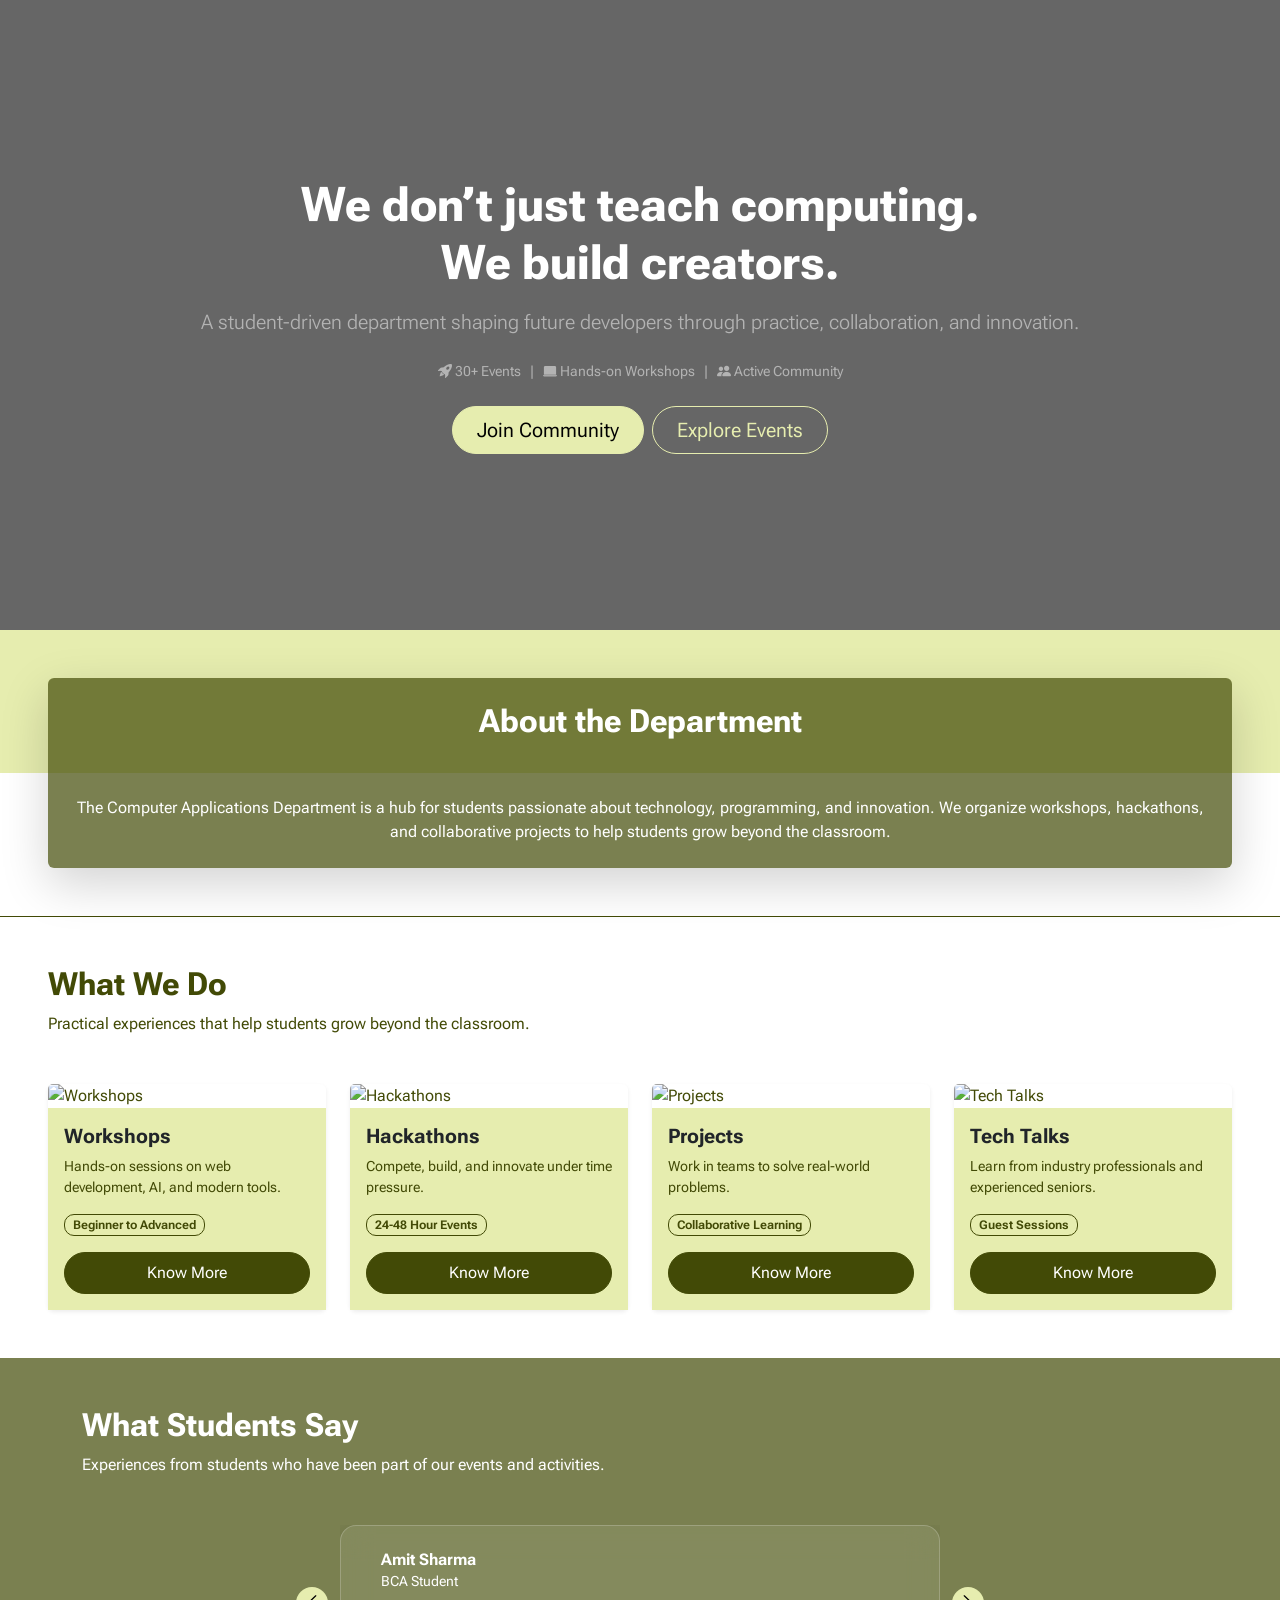
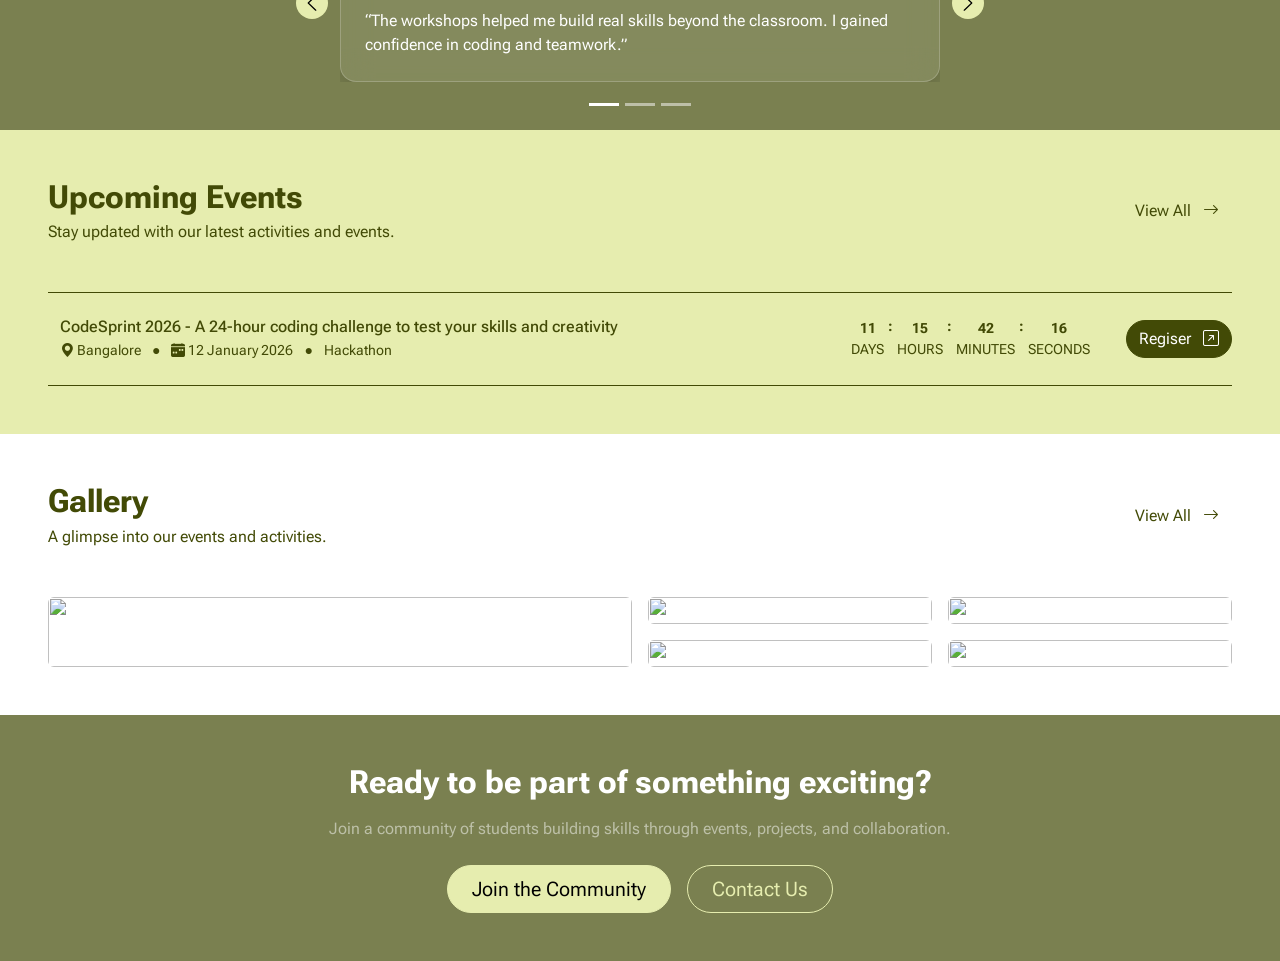
==== commit 8d998172: "full design complete" ====
--- a/index.html
+++ b/index.html
@@ -4,15 +4,19 @@
 <head>
     <meta charset="UTF-8">
     <meta name="viewport" content="width=device-width, initial-scale=1.0">
+    <link rel="icon" type="image/svg+xml" href="assets/svg/logo.svg">
     <title>Home</title>
     <!-- Fonts -->
     <link rel="preconnect" href="https://fonts.googleapis.com">
     <link rel="preconnect" href="https://fonts.gstatic.com" crossorigin>
-    <link href="https://fonts.googleapis.com/css2?family=Raleway:ital,wght@0,100..900;1,100..900&display=swap"
+    <link
+        href="https://fonts.googleapis.com/css2?family=Roboto+Flex:opsz,wght,XOPQ,XTRA,YOPQ,YTDE,YTFI,YTLC,YTUC@8..144,100..1000,96,468,79,-203,738,514,712&display=swap"
         rel="stylesheet">
     <!-- Bootstrap -->
     <link href="https://cdn.jsdelivr.net/npm/bootstrap@5.3.8/dist/css/bootstrap.min.css" rel="stylesheet"
         integrity="sha384-sRIl4kxILFvY47J16cr9ZwB07vP4J8+LH7qKQnuqkuIAvNWLzeN8tE5YBujZqJLB" crossorigin="anonymous">
+    <!-- Bootstrap Icons -->
+    <link rel="stylesheet" href="https://cdn.jsdelivr.net/npm/bootstrap-icons@1.13.1/font/bootstrap-icons.min.css">
     <!-- External styles -->
     <link rel="stylesheet" href="style.css">
 </head>
@@ -25,27 +29,30 @@
         <!-- End Header -->
         <main class="">
             <!-- Hero -->
-            <section class="page-hero text-white d-flex align-items-center">
-                <div class="container-fluid text-center py-5">
-
-                    <h1 class="display-5 fw-bold">
+            <section class="page-hero d-flex align-items-center">
+                <div class="container-fluid text-center p-5">
+
+                    <h1 class="display-5 fw-bold text-white">
                         We don’t just teach computing.<br>
                         We build creators.
                     </h1>
 
-                    <p class="lead mt-3">
+                    <p class="lead mt-3 text-white-50">
                         A student-driven department shaping future developers through practice, collaboration, and
                         innovation.
                     </p>
 
                     <!-- Mini stats -->
-                    <div class="mt-4 small">
-                        🚀 30+ Events &nbsp; | &nbsp; 💻 Hands-on Workshops &nbsp; | &nbsp; 🤝 Active
+                    <div class="mt-4 small text-white-50">
+                        <i class="bi bi-rocket-takeoff-fill text-white-50"></i> 30+ Events &nbsp; | &nbsp; <i
+                            class="bi bi-laptop-fill text-white-50"></i>
+                        Hands-on Workshops &nbsp; |
+                        &nbsp; <i class="bi bi-people-fill text-white-50"></i> Active
                         Community
                     </div>
 
                     <div class="mt-4 d-flex flex-column flex-sm-row justify-content-center gap-2">
-                        <a href="join.html" class="btn btn-light btn-lg px-4">Join Community</a>
+                        <a href="#" class="btn btn-light btn-lg px-4">Join Community</a>
                         <a href="events.html" class="btn btn-outline-light btn-lg px-4">Explore Events</a>
                     </div>
 
@@ -54,17 +61,18 @@
             <!-- End Hero -->
 
             <!-- Intro -->
-            <section class="container-fluid p-5 intro-bg border-bottom">
+            <section class="container-fluid p-5 banner-bg border-bottom">
                 <div class="row justify-content-center">
                     <div class="col-md-12">
 
-                        <div class="card intro-section text-white shadow-lg border-0 p-4 text-center intro-card">
+                        <div
+                            class="card bg-abs abs-primary abs-1 text-white shadow-lg border-0 p-4 text-center intro-card">
 
                             <div class="text-center mb-5">
-                                <h2 class="fw-bold">About the Department</h2>
-                            </div>
-
-                            <p class="mb-0">
+                                <h2 class="fw-bold text-white">About the Department</h2>
+                            </div>
+
+                            <p class="text-white mb-0">
                                 The Computer Applications Department is a hub for students passionate about
                                 technology,
                                 programming,
@@ -85,8 +93,8 @@
 
                 <!-- Section Header -->
                 <div class="mb-5">
-                    <h2 class="text-primary fw-bold">What We Do</h2>
-                    <p class="text-primary">
+                    <h2 class="fw-bold">What We Do</h2>
+                    <p>
                         Practical experiences that help students grow beyond the classroom.
                     </p>
                 </div>
@@ -94,7 +102,7 @@
 
                     <!-- Workshops -->
                     <div class="col-md-6 col-lg-3">
-                        <div class="card text-primary  h-100 shadow-sm border-0">
+                        <div class="card h-100 shadow-sm border-0">
                             <img src="https://images.pexels.com/photos/5530483/pexels-photo-5530483.jpeg"
                                 class="card-img-top" alt="Workshops">
 
@@ -120,7 +128,7 @@
 
                     <!-- Hackathons -->
                     <div class="col-md-6 col-lg-3">
-                        <div class="card text-primary h-100 shadow-sm border-0">
+                        <div class="card h-100 shadow-sm border-0">
                             <img src="https://images.pexels.com/photos/14612128/pexels-photo-14612128.jpeg"
                                 class="card-img-top" alt="Hackathons">
 
@@ -146,7 +154,7 @@
 
                     <!-- Projects -->
                     <div class="col-md-6 col-lg-3">
-                        <div class="card text-primary h-100 shadow-sm border-0">
+                        <div class="card h-100 shadow-sm border-0">
                             <img src="https://images.pexels.com/photos/3183150/pexels-photo-3183150.jpeg"
                                 class="card-img-top" alt="Projects">
 
@@ -172,7 +180,7 @@
 
                     <!-- Tech Talks -->
                     <div class="col-md-6 col-lg-3">
-                        <div class="card text-primary h-100 shadow-sm border-0">
+                        <div class="card h-100 shadow-sm border-0">
                             <img src="https://images.pexels.com/photos/1181406/pexels-photo-1181406.jpeg"
                                 class="card-img-top" alt="Tech Talks">
 
@@ -199,8 +207,8 @@
             </section><!-- End Highlights -->
 
             <!-- Testimonials -->
-            <section class="container-fluid p-5 testimonial-section">
-                <div class="container">
+            <section class="container-fluid p-5 bg-abs abs-primary abs-2">
+                <div class="container d-flex flex-column flex-md">
 
                     <!-- Section Header -->
                     <div class="mb-5 text-white">
@@ -211,7 +219,7 @@
                     </div>
 
                     <!-- Carousel -->
-                    <div id="testimonialCarousel" class="carousel slide" data-bs-ride="carousel">
+                    <div id="testimonialCarousel" class="carousel slide align-self-center" data-bs-ride="carousel">
 
                         <!-- Indicators -->
                         <div class="carousel-indicators">
@@ -226,7 +234,7 @@
                             <!-- Slide 1 -->
                             <div class="carousel-item active">
                                 <div class="d-flex justify-content-center">
-                                    <div class="testimonial-glass p-4">
+                                    <div class="bg-glass p-4">
 
                                         <div class="d-flex align-items-center mb-3">
                                             <img src="https://i.pravatar.cc/60?img=11" class="rounded-circle me-3"
@@ -249,7 +257,7 @@
                             <!-- Slide 2 -->
                             <div class="carousel-item">
                                 <div class="d-flex justify-content-center">
-                                    <div class="testimonial-glass p-4">
+                                    <div class="bg-glass p-4">
 
                                         <div class="d-flex align-items-center mb-3">
                                             <img src="https://i.pravatar.cc/60?img=12" class="rounded-circle me-3"
@@ -272,7 +280,7 @@
                             <!-- Slide 3 -->
                             <div class="carousel-item">
                                 <div class="d-flex justify-content-center">
-                                    <div class="testimonial-glass p-4">
+                                    <div class="bg-glass p-4">
 
                                         <div class="d-flex align-items-center mb-3">
                                             <img src="https://i.pravatar.cc/60?img=13" class="rounded-circle me-3"
@@ -328,62 +336,62 @@
 
                     <!-- Right -->
                     <div class="mt-3 mt-md-0">
-                        <a href="#" class="btn btn-text-primary">
-                            View All
+                        <a href="events.html" class="btn btn-text-primary">
+                            View All <i class="bi bi-arrow-right ms-2"></i>
                         </a>
                     </div>
 
                 </div>
                 <!-- Event Item -->
-                <div class="row py-4 border-top border-bottom d-flex align-items-center text-primary">
-                    <div class="me-auto col-12 col-md-auto">
+                <div class="row py-4 m-0 border-top border-bottom d-flex align-items-center">
+                    <div class="me-auto col-12 col-lg-6">
                         <h6 class="mb-1">CodeSprint 2026 - A 24-hour coding challenge to test your skills and creativity
                         </h6>
-                        <p class="small mb-3 mb-md-0">
-                            <span>📍 Bangalore</span>
+                        <p class="small mb-3 mb-lg-0">
+                            <span><i class="bi bi-geo-alt-fill"></i> Bangalore</span>
                             <span class="mx-2">●</span>
-                            <span>📅 12 January 2026</span>
+                            <span><i class="bi bi-calendar-week-fill"></i> 12 January 2026</span>
                             <span class="mx-2">●</span>
                             <span>Hackathon</span>
                         </p>
                     </div>
-                    <div class="col-8 col-md-auto d-flex gap-1 me-md-4">
+                    <div class="col-12 col-md-8 col-lg-auto d-flex gap-1 mb-3 mb-md-0 me-lg-4">
 
                         <div class="text-center">
-                            <div style="font-size: 14px; line-height: 1;">11</div>
-                            <div class="text-body-secondary" style="font-size: 10px;">DAYS</div>
-                        </div>
-
-                        <div class="text-body-secondary" style="font-size: 14px; line-height: 1;">
+                            <div class="small fw-bold">11</div>
+                            <div class="small">DAYS</div>
+                        </div>
+
+                        <div class="small fw-bold lh-sm">
                             :
                         </div>
 
                         <div class="text-center">
-                            <div style="font-size: 14px; line-height: 1;">15</div>
-                            <div class="text-body-secondary" style="font-size: 10px;">HOURS</div>
-                        </div>
-
-                        <div class="text-body-secondary" style="font-size: 14px; line-height: 1;">
+                            <div class="small fw-bold">15</div>
+                            <div class="small">HOURS</div>
+                        </div>
+
+                        <div class="small fw-bold lh-sm">
                             :
                         </div>
 
                         <div class="text-center">
-                            <div style="font-size: 14px; line-height: 1;">42</div>
-                            <div class="text-body-secondary" style="font-size: 10px;">MINUTES</div>
-                        </div>
-
-                        <div class="text-body-secondary" style="font-size: 14px; line-height: 1;">
+                            <div class="small fw-bold">42</div>
+                            <div class="small">MINUTES</div>
+                        </div>
+
+                        <div class="small fw-bold lh-sm">
                             :
                         </div>
 
                         <div class="text-center">
-                            <div style="font-size: 14px; line-height: 1;">16</div>
-                            <div class="text-body-secondary" style="font-size: 10px;">SECONDS</div>
-                        </div>
-
-                    </div>
-                    <button class="col-4 col-md-auto btn btn-primary w-fit">
-                        Register >
+                            <div class="small fw-bold">16</div>
+                            <div class="small">SECONDS</div>
+                        </div>
+
+                    </div>
+                    <button class="col-12 col-md-4 col-lg-auto btn btn-primary w-fit">
+                        Regiser <i class="bi bi-arrow-up-right-square text-white ms-2"></i>
                     </button>
                 </div>
             </section><!-- End Upcoming Events -->
@@ -392,7 +400,7 @@
             <section class="container-fluid p-5">
 
                 <div
-                    class="d-flex flex-column flex-md-row justify-content-between align-items-start align-items-md-center mb-5 text-primary">
+                    class="d-flex flex-column flex-md-row justify-content-between align-items-start align-items-md-center mb-5">
 
                     <!-- Left -->
                     <div>
@@ -404,8 +412,8 @@
 
                     <!-- Right -->
                     <div class="mt-3 mt-md-0">
-                        <a href="#" class="btn btn-text-primary">
-                            View All
+                        <a href="gallery.html" class="btn btn-text-primary">
+                            View All <i class="bi bi-arrow-right ms-2"></i>
                         </a>
                     </div>
 
@@ -416,7 +424,7 @@
                     <!-- Big Image -->
                     <div class="col-md-6">
                         <img src="https://images.pexels.com/photos/3183150/pexels-photo-3183150.jpeg"
-                            class="img-fluid rounded gallery-img" alt="">
+                            class="w-100 h-100 object-fit-cover rounded gallery-img" alt="">
                     </div>
 
                     <!-- Small Images -->
@@ -425,22 +433,22 @@
 
                             <div class="col-6">
                                 <img src="https://images.pexels.com/photos/1181675/pexels-photo-1181675.jpeg"
-                                    class="img-fluid rounded gallery-img" alt="">
+                                    class="w-100 h-100 object-fit-cover rounded gallery-img" alt="">
                             </div>
 
                             <div class="col-6">
                                 <img src="https://images.pexels.com/photos/3861969/pexels-photo-3861969.jpeg"
-                                    class="img-fluid rounded gallery-img" alt="">
+                                    class="w-100 h-100 object-fit-cover rounded gallery-img" alt="">
                             </div>
 
                             <div class="col-6">
                                 <img src="https://images.pexels.com/photos/1181406/pexels-photo-1181406.jpeg"
-                                    class="img-fluid rounded gallery-img" alt="">
+                                    class="w-100 h-100 object-fit-cover rounded gallery-img" alt="">
                             </div>
 
                             <div class="col-6 position-relative">
                                 <img src="https://images.pexels.com/photos/3183150/pexels-photo-3183150.jpeg"
-                                    class="img-fluid rounded gallery-img" alt="">
+                                    class="w-100 h-100 object-fit-cover rounded gallery-img" alt="">
                             </div>
 
                         </div>
@@ -450,14 +458,14 @@
             </section><!-- End Gallery Preview -->
 
             <!-- Call to Action -->
-            <section class="container-fluid p-5 call-to-action bg-primary text-white">
+            <section class="container-fluid p-5 bg-abs abs-primary abs-1 text-white">
                 <div class="container text-center">
 
-                    <h2 class="fw-bold mb-3">
+                    <h2 class="fw-bold mb-3 text-white">
                         Ready to be part of something exciting?
                     </h2>
 
-                    <p class="mb-4 text-white">
+                    <p class="mb-4 text-white-50">
                         Join a community of students building skills through events, projects, and collaboration.
                     </p>
 
@@ -465,7 +473,7 @@
                         <a href="#" class="btn btn-light btn-lg px-4">
                             Join the Community
                         </a>
-                        <a href="#" class="btn btn-outline-light btn-lg px-4">
+                        <a href="contact.html" class="btn btn-outline-light btn-lg px-4">
                             Contact Us
                         </a>
                     </div>
--- a/style.css
+++ b/style.css
@@ -1,23 +1,27 @@
 
 :root {
-  --bs-primary: #303602;
-  --bs-primary-rgb: 48, 54, 2;
+  --bs-primary: #424a06;
+  --bs-primary-rgb: 66, 74, 6;
   --bs-light: #e6edaf;
   --bs-light-rgb: 230, 237, 175;
   --bs-bg-opacity: 1;
-  --bs-border-color: var(--bs-primary);
-  
+  --bs-border-color: var(--bs-primary)
 }
 
 * {
-    font-family: "Raleway", sans-serif;
+    font-family: "Roboto Flex", sans-serif;
+    color: var(--bs-primary);
 }
 
 /* OVERRIDE */
+
+/* Layout */
 
 .container-fluid {
     padding: 0;
 }
+
+/* Button */
 
 .btn {
     border-radius: 300px;
@@ -56,6 +60,8 @@
   --bs-btn-hover-bg: var(--bs-light);
   --bs-btn-hover-border-color: var(--bs-light);
 }
+
+/* Badge */
 
 .badge {
     display: inline;
@@ -69,9 +75,15 @@
     color: var(--bs-primary);
 }
 
-/* NAVIGATION */
+
+/* Navigation */
 
 .nav-link {
+    color: var(--bs-primary);
+    display: inline;
+}
+
+.navbar-nav .nav-link {
     padding: 0px !important;
     margin: 0px 12px 0px 12px;
     color: var(--bs-primary);
@@ -87,14 +99,115 @@
     border-bottom: 2px solid var(--bs-primary);
 }
 
+/* Tabs */
+
+.nav-pills .nav-link.active, .nav-pills .show > .nav-link {
+  --bs-border-color: var(--bs-primary);
+  --bs-nav-pills-link-active-bg: var(--bs-primary);
+}
+
+.nav-link:focus, .nav-link:hover {
+  color: var(--bs-primary);
+}
+
+/* CUSTOM */
+
+/* Logo */
+
 .logo {
     width: 2.5rem;
     color: var(--bs-primary);
 }
 
-/* HOME INTRO */
-
-.intro-bg {
+/* Page Hero */
+.page-hero {
+    min-height: 70vh;
+    position: relative;
+    background-attachment: fixed;
+    background-position: center;
+    background-size: cover;
+    background-repeat: no-repeat;
+}
+
+.page-hero::before {
+    content: "";
+    position: absolute;
+    inset: 0;
+    background-color: rgba(0,0,0,0.6);
+}
+
+.page-hero > div {
+    position: relative;
+    z-index: 1;
+}
+
+body[data-page="home"] .page-hero {
+    background-image: url("https://images.pexels.com/photos/6914649/pexels-photo-6914649.jpeg");
+}
+
+body[data-page="about"] .page-hero {
+    background-image: url("https://images.pexels.com/photos/26834970/pexels-photo-26834970.jpeg");
+}
+
+body[data-page="events"] .page-hero {
+    background-image: url("https://images.pexels.com/photos/3183150/pexels-photo-3183150.jpeg");
+}
+
+body[data-page="gallery"] .page-hero {
+    background-image: url("https://images.pexels.com/photos/31085764/pexels-photo-31085764.jpeg");
+}
+
+body[data-page="contact"] .page-hero {
+background-image: url("https://images.pexels.com/photos/30901556/pexels-photo-30901556.jpeg");
+}
+
+/* Background */
+
+.bg-abs {
+    position: relative;
+    overflow: hidden;
+}
+
+.bg-abs > * {
+    position: relative;
+    z-index: 1;
+}
+
+.bg-abs::before {
+    content: "";
+    position: absolute;
+    inset: 0;
+}
+
+.abs-primary::before {
+    background: rgba(var(--bs-primary-rgb), 0.7);
+}
+
+.abs-secondary::before {
+    background: rgba(255, 255, 255, 0.75);
+}
+
+.abs-1 {
+    background: url('https://images.pexels.com/photos/12843342/pexels-photo-12843342.jpeg') center/cover no-repeat;
+}
+
+.abs-2 {
+    background: url('https://images.pexels.com/photos/26559578/pexels-photo-26559578.jpeg') center/cover no-repeat;
+}
+
+.bg-glass {
+    max-width: 600px;
+    border-radius: 16px;
+    backdrop-filter: blur(15px);
+    background: rgba(255,255,255,0.08);
+    border: 1px solid rgba(255,255,255,0.2);
+    box-shadow: 0 10px 30px rgba(0,0,0,0.2);
+    transition: 0.3s ease;
+}
+
+/* Banner */
+
+.banner-bg {
     background: linear-gradient(
         to bottom,
         var(--bs-light) 0%,
@@ -104,66 +217,39 @@
     );
 }
 
-.intro-section {
-    position: relative;
-    background: url('https://images.pexels.com/photos/12843342/pexels-photo-12843342.jpeg') center/cover no-repeat;
-    overflow: hidden;
-}
-
-.intro-section > * {
-    position: relative;
-    z-index: 1;
-}
-
-.intro-section::before, .call-to-action::before {
-    content: "";
-    position: absolute;
-    inset: 0;
-    background: rgba(var(--bs-primary-rgb), 0.65);
-}
-
-.call-to-action {
-    position: relative;
-    background: url('https://images.pexels.com/photos/12843342/pexels-photo-12843342.jpeg') center/cover no-repeat;
-    overflow: hidden;
-}
-
-.call-to-action > * {
-    position: relative;
-    z-index: 1;
-}
-
-/* Testimonial section */
-.testimonial-section {
-    background: url('https://images.pexels.com/photos/26559578/pexels-photo-26559578.jpeg') center/cover no-repeat;
-    position: relative;
-}
-
-.testimonial-section::before {
-    content: "";
-    position: absolute;
-    inset: 0;
-    background: rgba(var(--bs-primary-rgb), 0.75);
-}
-
-.testimonial-section .container {
-    position: relative;
-    z-index: 1;
-}
-
-.testimonial-glass {
-    max-width: 600px;
-    border-radius: 16px;
-    backdrop-filter: blur(15px);
-    background: rgba(255,255,255,0.08);
-    border: 1px solid rgba(255,255,255,0.2);
-    box-shadow: 0 10px 30px rgba(0,0,0,0.2);
-    transition: 0.3s ease;
+/* Testimonials */
+
+.carousel {
+  max-width: 600px;  
 }
 
 .custom-control .carousel-control-prev-icon,
 .custom-control .carousel-control-next-icon {
-    filter: invert(1);
+    filter: invert();
+}
+
+.carousel-control-next, .carousel-control-prev {
+    top: 50%;
+    transform: translateY(-50%);
+    width: 2rem;
+    height: 2rem;
+    border-radius: 1rem;
+    background: var(--bs-light);
+    padding: 0.4rem;
+    margin: 0 -0.5rem;
+    opacity: 1;
+}
+
+.carousel-control-next {
+  right: -36px;
+}
+
+.carousel-control-prev {
+  left: -36px;
+}
+
+.carousel-indicators {
+  bottom: -50px;
 }
 
 .carousel-indicators button {
@@ -175,69 +261,50 @@
     opacity: 1;
 }
 
-/* Page Hero */
-.page-hero {
-    min-height: 70vh;
-    position: relative;
-    background-attachment: fixed;
-    background-position: center;
-    background-size: cover;
-    background-repeat: no-repeat;
-}
-
-.page-hero::before {
-    content: "";
-    position: absolute;
-    inset: 0;
-    background-color: rgba(0,0,0,0.6);
-}
-
-.page-hero > div {
-    position: relative;
-    z-index: 1;
-}
-
-body[data-page="home"] .page-hero {
-background-image: url("https://images.pexels.com/photos/6914649/pexels-photo-6914649.jpeg");
-}
-
-body[data-page="about"] .page-hero {
-background-image: url("https://images.pexels.com/photos/26834970/pexels-photo-26834970.jpeg");
-}
-
-body[data-page="events"] .page-hero {
-background-image: url("https://images.pexels.com/photos/3183150/pexels-photo-3183150.jpeg");
-}
-
-body[data-page="gallery"] .page-hero {
-background-image: url("https://images.pexels.com/photos/31085764/pexels-photo-31085764.jpeg");
-}
-
-body[data-page="contact"] .page-hero {
-background-image: url("https://images.pexels.com/photos/30901556/pexels-photo-30901556.jpeg");
-}
-
-/* CTA */
-.about-cta {
-    background: url("https://images.pexels.com/photos/26559578/pexels-photo-26559578.jpeg");
-    position: relative;
-}
-
-.about-cta::before {
-    content: "";
-    position: absolute;
-    inset: 0;
-    background: rgba(0,0,0,0.6);
-}
-
-.about-cta > div {
-    position: relative;
-    z-index: 1;
-}
-
-.w-fit {
-    min-width: fit-content;
-}
+/* Step List */
+
+.step-list {
+    list-style: decimal;
+    padding-left: 0;
+    margin: 0;
+}
+
+.step-list li {
+    list-style-position: inside;
+    margin-bottom: 2rem;
+    padding-left: 0;
+}
+
+.step-list li:last-child {
+    margin-bottom: 0;
+}
+
+.step-list li::marker {
+    font-size: 0;
+}
+
+.step-list li::before {
+    content: counter(list-item);
+    display: inline-flex;
+    align-items: center;
+    justify-content: center;
+    width: 36px;
+    height: 36px;
+    margin-right: 1rem;
+    border-radius: 50%;
+    background: var(--bs-primary);
+    color: #fff;
+    font-weight: 700;
+    vertical-align: top;
+}
+
+.step-list li > div {
+    display: inline-block;
+    width: calc(100% - 56px);
+    vertical-align: top;
+}
+
+/* Timeline */
 
 .timeline::before {
     content: "";
@@ -246,7 +313,7 @@
     left: 50%;
     width: 2px;
     height: 100%;
-    background: #dee2e6;
+    background: var(--bs-light);
     transform: translateX(-50%);
 }
 
@@ -258,17 +325,17 @@
 }
 
 .timeline-dot {
-    width: 14px;
-    height: 14px;
-    background: #0d6efd;
+    width:24px;
+    height:24px;
+    background: var(--bs-primary);
     border-radius: 50%;
-    border: 3px solid #fff;
+    border: 3px solid var(--bs-light);
     z-index: 2;
 }
 @media (max-width: 767.98px) {
   .timeline-dot {
     position: relative;
-    left: 6px;
+    left: 1px;
   }
 }
 
@@ -304,4 +371,16 @@
   .timeline .col-md-5 {
     padding-left: 60px;
   }
-}+}
+
+/* FORM ELEMENTS */
+
+input, textarea {
+    border-radius: 20px !important;
+}
+
+/* UTILITIES */
+
+.w-fit {
+    min-width: fit-content;
+}
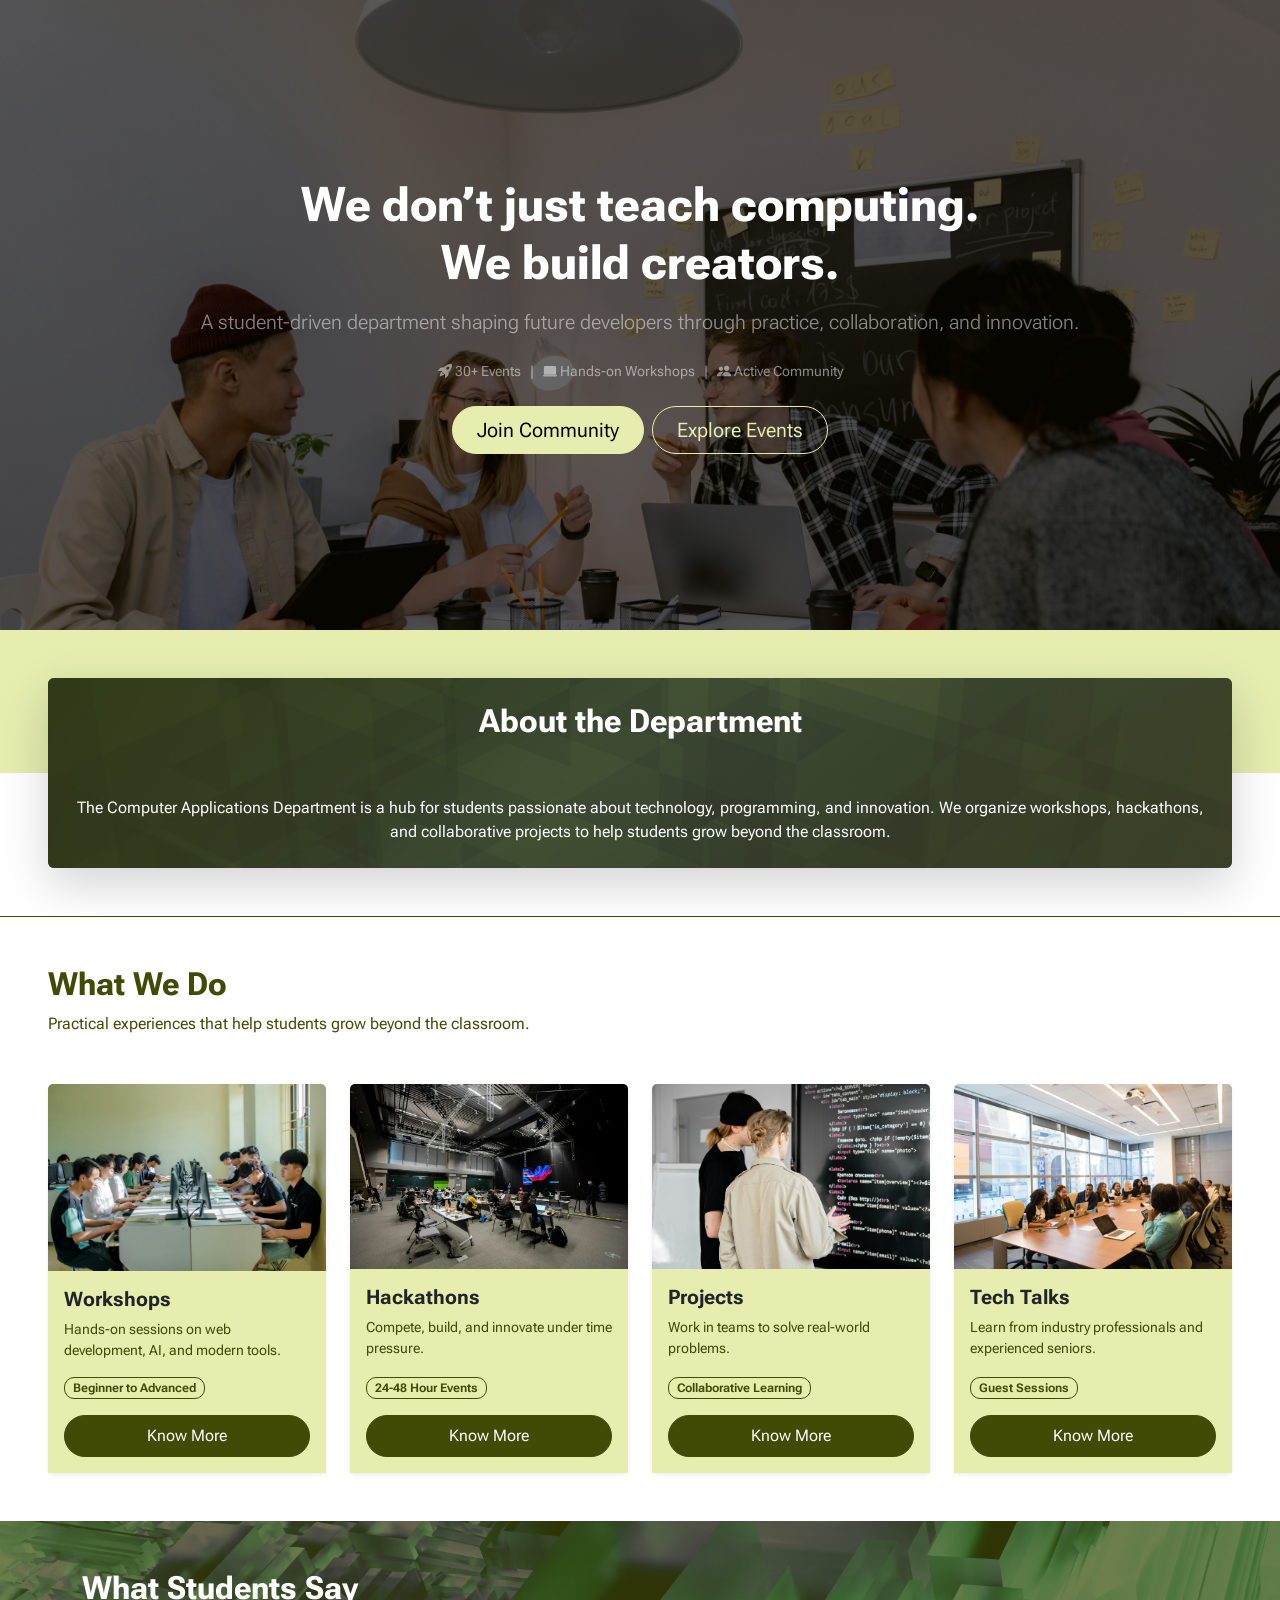
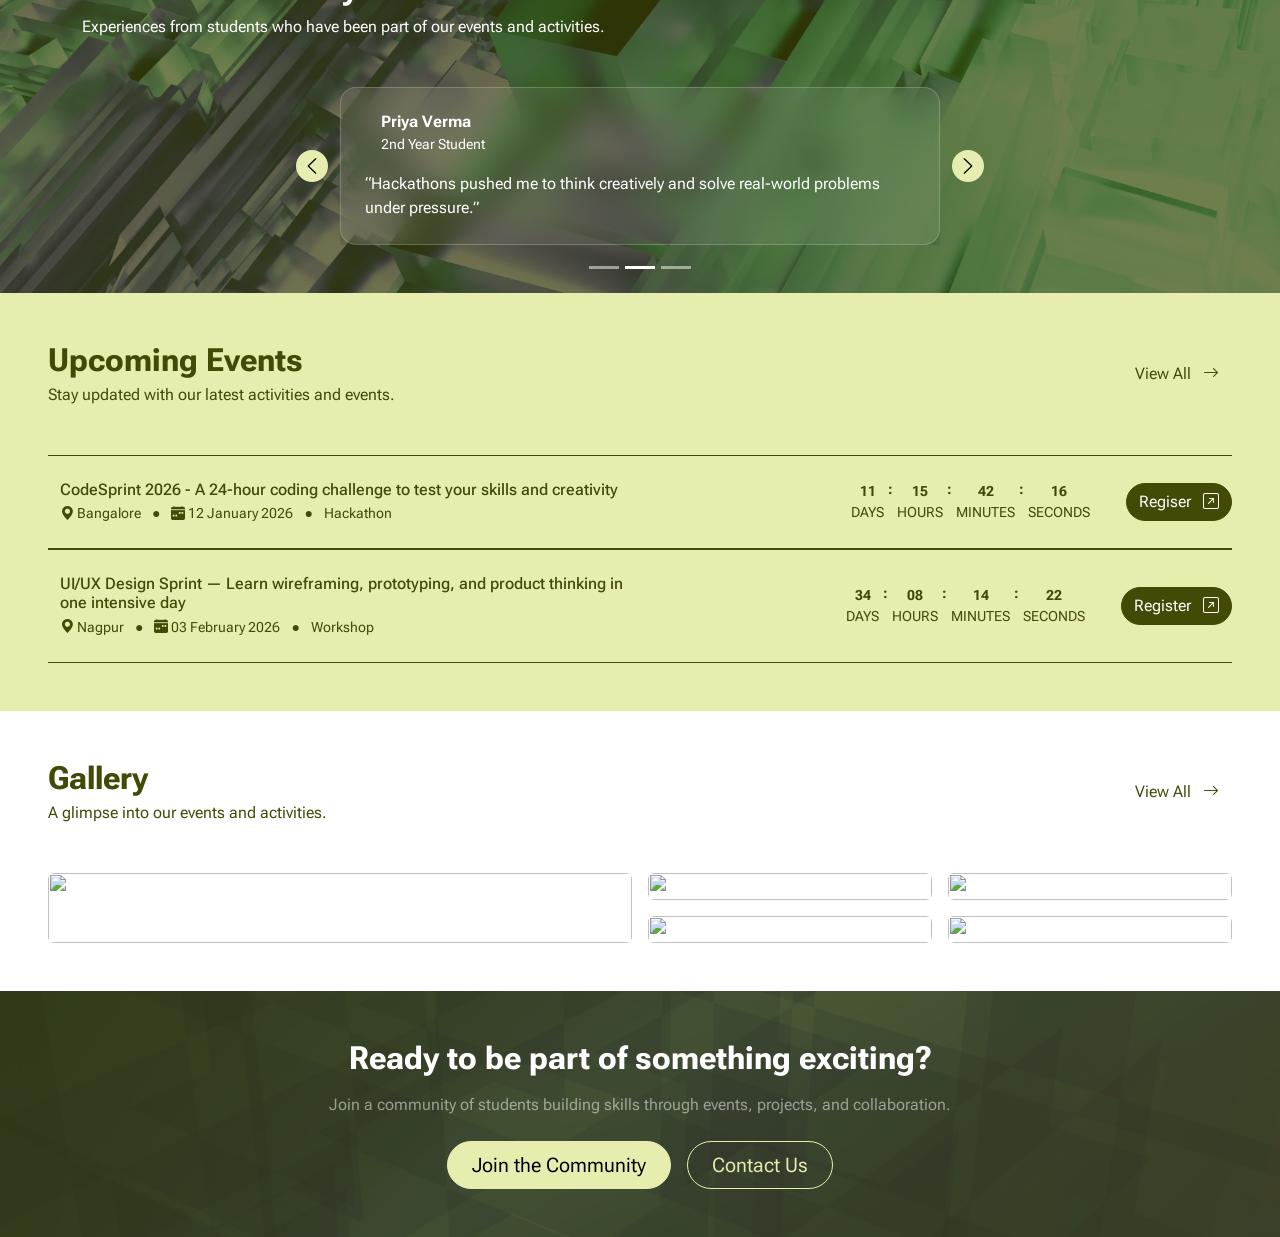
==== commit d7277859: "worked with assets" ====
--- a/index.html
+++ b/index.html
@@ -4,7 +4,7 @@
 <head>
     <meta charset="UTF-8">
     <meta name="viewport" content="width=device-width, initial-scale=1.0">
-    <link rel="icon" type="image/svg+xml" href="assets/svg/logo.svg">
+    <link rel="icon" type="image/svg+xml" href="assets/icons/favicon.svg">
     <title>Home</title>
     <!-- Fonts -->
     <link rel="preconnect" href="https://fonts.googleapis.com">
@@ -18,7 +18,7 @@
     <!-- Bootstrap Icons -->
     <link rel="stylesheet" href="https://cdn.jsdelivr.net/npm/bootstrap-icons@1.13.1/font/bootstrap-icons.min.css">
     <!-- External styles -->
-    <link rel="stylesheet" href="style.css">
+    <link rel="stylesheet" href="assets/css/style.css">
 </head>
 
 <body data-page="home">
@@ -103,8 +103,8 @@
                     <!-- Workshops -->
                     <div class="col-md-6 col-lg-3">
                         <div class="card h-100 shadow-sm border-0">
-                            <img src="https://images.pexels.com/photos/5530483/pexels-photo-5530483.jpeg"
-                                class="card-img-top" alt="Workshops">
+                            <img src="assets/images/gallery/pexels-photo-5530483.jpeg" class="card-img-top"
+                                alt="Workshops">
 
                             <div class="card-body d-flex flex-column bg-light">
                                 <h5 class="fw-bold">Workshops</h5>
@@ -129,8 +129,8 @@
                     <!-- Hackathons -->
                     <div class="col-md-6 col-lg-3">
                         <div class="card h-100 shadow-sm border-0">
-                            <img src="https://images.pexels.com/photos/14612128/pexels-photo-14612128.jpeg"
-                                class="card-img-top" alt="Hackathons">
+                            <img src="assets/images/gallery/pexels-photo-14612128.jpeg" class="card-img-top"
+                                alt="Hackathons">
 
                             <div class="card-body d-flex flex-column bg-light">
                                 <h5 class="fw-bold">Hackathons</h5>
@@ -155,8 +155,8 @@
                     <!-- Projects -->
                     <div class="col-md-6 col-lg-3">
                         <div class="card h-100 shadow-sm border-0">
-                            <img src="https://images.pexels.com/photos/3183150/pexels-photo-3183150.jpeg"
-                                class="card-img-top" alt="Projects">
+                            <img src="assets/images/gallery/pexels-photo-7988747.jpeg" class="card-img-top"
+                                alt="Projects">
 
                             <div class="card-body d-flex flex-column bg-light">
                                 <h5 class="fw-bold">Projects</h5>
@@ -181,8 +181,8 @@
                     <!-- Tech Talks -->
                     <div class="col-md-6 col-lg-3">
                         <div class="card h-100 shadow-sm border-0">
-                            <img src="https://images.pexels.com/photos/1181406/pexels-photo-1181406.jpeg"
-                                class="card-img-top" alt="Tech Talks">
+                            <img src="assets/images/gallery/pexels-photo-1181406.jpeg" class="card-img-top"
+                                alt="Tech Talks">
 
                             <div class="card-body d-flex flex-column bg-light">
                                 <h5 class="fw-bold">Tech Talks</h5>
@@ -237,7 +237,7 @@
                                     <div class="bg-glass p-4">
 
                                         <div class="d-flex align-items-center mb-3">
-                                            <img src="https://i.pravatar.cc/60?img=11" class="rounded-circle me-3"
+                                            <img src="https://i.pravatar.cc/75?img=8" class="rounded-circle me-3"
                                                 alt="">
                                             <div>
                                                 <h6 class="fw-bold mb-0 text-white">Amit Sharma</h6>
@@ -260,7 +260,7 @@
                                     <div class="bg-glass p-4">
 
                                         <div class="d-flex align-items-center mb-3">
-                                            <img src="https://i.pravatar.cc/60?img=12" class="rounded-circle me-3"
+                                            <img src="https://i.pravatar.cc/75?img=5" class="rounded-circle me-3"
                                                 alt="">
                                             <div>
                                                 <h6 class="fw-bold mb-0 text-white">Priya Verma</h6>
@@ -283,7 +283,7 @@
                                     <div class="bg-glass p-4">
 
                                         <div class="d-flex align-items-center mb-3">
-                                            <img src="https://i.pravatar.cc/60?img=13" class="rounded-circle me-3"
+                                            <img src="https://i.pravatar.cc/75?img=12" class="rounded-circle me-3"
                                                 alt="">
                                             <div>
                                                 <h6 class="fw-bold mb-0 text-white">Rahul Patil</h6>
@@ -394,6 +394,56 @@
                         Regiser <i class="bi bi-arrow-up-right-square text-white ms-2"></i>
                     </button>
                 </div>
+                <!-- Event Item -->
+                <div class="row py-4 m-0 border-top border-bottom d-flex align-items-center">
+                    <div class="me-auto col-12 col-lg-6">
+                        <h6 class="mb-1">UI/UX Design Sprint — Learn wireframing, prototyping, and product thinking in
+                            one intensive day
+                        </h6>
+                        <p class="small mb-3 mb-lg-0">
+                            <span><i class="bi bi-geo-alt-fill"></i> Nagpur</span>
+                            <span class="mx-2">●</span>
+                            <span><i class="bi bi-calendar-week-fill"></i> 03 February 2026</span>
+                            <span class="mx-2">●</span>
+                            <span>Workshop</span>
+                        </p>
+                    </div>
+
+                    <div class="col-12 col-md-8 col-lg-auto d-flex gap-1 mb-3 mb-md-0 me-lg-4">
+
+                        <div class="text-center">
+                            <div class="small fw-bold">34</div>
+                            <div class="small">DAYS</div>
+                        </div>
+
+                        <div class="small fw-bold lh-sm">:</div>
+
+                        <div class="text-center">
+                            <div class="small fw-bold">08</div>
+                            <div class="small">HOURS</div>
+                        </div>
+
+                        <div class="small fw-bold lh-sm">:</div>
+
+                        <div class="text-center">
+                            <div class="small fw-bold">14</div>
+                            <div class="small">MINUTES</div>
+                        </div>
+
+                        <div class="small fw-bold lh-sm">:</div>
+
+                        <div class="text-center">
+                            <div class="small fw-bold">22</div>
+                            <div class="small">SECONDS</div>
+                        </div>
+
+                    </div>
+
+                    <button class="col-12 col-md-4 col-lg-auto btn btn-primary w-fit">
+                        Register <i class="bi bi-arrow-up-right-square text-white ms-2"></i>
+                    </button>
+                </div>
+
             </section><!-- End Upcoming Events -->
 
             <!-- Gallery Preview -->
@@ -489,8 +539,8 @@
     <script src="https://code.jquery.com/jquery-4.0.0.min.js"
         integrity="sha256-OaVG6prZf4v69dPg6PhVattBXkcOWQB62pdZ3ORyrao=" crossorigin="anonymous"></script>
     <!-- External script -->
-    <script src="components.js"></script>
-    <script src="main.js"></script>
+    <script src="assets/js/components.js"></script>
+    <script src="assets/js/main.js"></script>
     <!-- Bootstrap -->
     <script src="https://cdn.jsdelivr.net/npm/bootstrap@5.3.8/dist/js/bootstrap.bundle.min.js"
         integrity="sha384-FKyoEForCGlyvwx9Hj09JcYn3nv7wiPVlz7YYwJrWVcXK/BmnVDxM+D2scQbITxI"
--- a/assets/css/style.css
+++ b/assets/css/style.css
@@ -0,0 +1,386 @@
+
+:root {
+  --bs-primary: #424a06;
+  --bs-primary-rgb: 66, 74, 6;
+  --bs-light: #e6edaf;
+  --bs-light-rgb: 230, 237, 175;
+  --bs-bg-opacity: 1;
+  --bs-border-color: var(--bs-primary)
+}
+
+* {
+    font-family: "Roboto Flex", sans-serif;
+    color: var(--bs-primary);
+}
+
+/* OVERRIDE */
+
+/* Layout */
+
+.container-fluid {
+    padding: 0;
+}
+
+/* Button */
+
+.btn {
+    border-radius: 300px;
+}
+
+.btn-text-primary {
+    color: var(--bs-primary);
+}
+
+.btn-primary {
+  --bs-btn-bg: var(--bs-primary);
+  --bs-btn-border-color: var(--bs-primary);
+}
+
+.btn-primary:hover {
+  --bs-btn-hover-bg: #1b1f01;
+  --bs-btn-hover-border-color: #1b1f01;
+}
+
+.btn-light {
+  --bs-btn-bg: var(--bs-light);
+  --bs-btn-border-color: var(--bs-light);
+}
+
+.btn-light:hover {
+  --bs-btn-hover-bg: #c3cb89;
+  --bs-btn-hover-border-color: #c3cb89;
+}
+
+.btn-outline-light {
+  --bs-btn-color: var(--bs-light);
+  --bs-btn-border-color: var(--bs-light);
+}
+
+.btn-outline-light:hover {
+  --bs-btn-hover-bg: var(--bs-light);
+  --bs-btn-hover-border-color: var(--bs-light);
+}
+
+/* Badge */
+
+.badge {
+    display: inline;
+    width: fit-content;
+    border-radius: 10px;
+}
+
+.badge-outline-primary {
+    background-color: transparent;
+    border: 1px solid var(--bs-primary);
+    color: var(--bs-primary);
+}
+
+
+/* Navigation */
+
+.nav-link {
+    color: var(--bs-primary);
+    display: inline;
+}
+
+.navbar-nav .nav-link {
+    padding: 0px !important;
+    margin: 0px 12px 0px 12px;
+    color: var(--bs-primary);
+}
+
+.navbar-nav .nav-link.active {
+    font-weight: 700;
+    --bs-navbar-active-color: var(--bs-primary) !important;
+    border-bottom: 2px solid var(--bs-primary); 
+}
+
+.nav-link:hover {
+    border-bottom: 2px solid var(--bs-primary);
+}
+
+/* Tabs */
+
+.nav-pills .nav-link.active, .nav-pills .show > .nav-link {
+  --bs-border-color: var(--bs-primary);
+  --bs-nav-pills-link-active-bg: var(--bs-primary);
+}
+
+.nav-link:focus, .nav-link:hover {
+  color: var(--bs-primary);
+}
+
+/* CUSTOM */
+
+/* Logo */
+
+.logo {
+    width: 2.5rem;
+    color: var(--bs-primary);
+}
+
+/* Page Hero */
+.page-hero {
+    min-height: 70vh;
+    position: relative;
+    background-attachment: fixed;
+    background-position: center;
+    background-size: cover;
+    background-repeat: no-repeat;
+}
+
+.page-hero::before {
+    content: "";
+    position: absolute;
+    inset: 0;
+    background-color: rgba(0,0,0,0.6);
+}
+
+.page-hero > div {
+    position: relative;
+    z-index: 1;
+}
+
+body[data-page="home"] .page-hero {
+    background-image: url("../images/backgrounds/pexels-photo-6914649.jpeg");
+}
+
+body[data-page="about"] .page-hero {
+    background-image: url("../images/backgrounds/pexels-photo-26834970.jpeg");
+}
+
+body[data-page="events"] .page-hero {
+    background-image: url("../images/backgrounds/pexels-photo-3183150.jpeg");
+}
+
+body[data-page="gallery"] .page-hero {
+    background-image: url("../images/backgrounds/pexels-photo-31085764.jpeg");
+}
+
+body[data-page="contact"] .page-hero {
+background-image: url("../images/backgrounds/pexels-photo-30901556.jpeg");
+}
+
+/* Background */
+
+.bg-abs {
+    position: relative;
+    overflow: hidden;
+}
+
+.bg-abs > * {
+    position: relative;
+    z-index: 1;
+}
+
+.bg-abs::before {
+    content: "";
+    position: absolute;
+    inset: 0;
+}
+
+.abs-primary::before {
+    background: rgba(var(--bs-primary-rgb), 0.7);
+}
+
+.abs-secondary::before {
+    background: rgba(255, 255, 255, 0.75);
+}
+
+.abs-1 {
+    background: url('../images/backgrounds/pexels-photo-12843342.jpeg') center/cover no-repeat;
+}
+
+.abs-2 {
+    background: url('../images/backgrounds/pexels-photo-26559578.jpeg') center/cover no-repeat;
+}
+
+.bg-glass {
+    max-width: 600px;
+    border-radius: 16px;
+    backdrop-filter: blur(15px);
+    background: rgba(255,255,255,0.08);
+    border: 1px solid rgba(255,255,255,0.2);
+    box-shadow: 0 10px 30px rgba(0,0,0,0.2);
+    transition: 0.3s ease;
+}
+
+/* Banner */
+
+.banner-bg {
+    background: linear-gradient(
+        to bottom,
+        var(--bs-light) 0%,
+        var(--bs-light) 50%,
+        transparent 50%,
+        transparent 100%
+    );
+}
+
+/* Testimonials */
+
+.carousel {
+  max-width: 600px;  
+}
+
+.custom-control .carousel-control-prev-icon,
+.custom-control .carousel-control-next-icon {
+    filter: invert();
+}
+
+.carousel-control-next, .carousel-control-prev {
+    top: 50%;
+    transform: translateY(-50%);
+    width: 2rem;
+    height: 2rem;
+    border-radius: 1rem;
+    background: var(--bs-light);
+    padding: 0.4rem;
+    margin: 0 -0.5rem;
+    opacity: 1;
+}
+
+.carousel-control-next {
+  right: -36px;
+}
+
+.carousel-control-prev {
+  left: -36px;
+}
+
+.carousel-indicators {
+  bottom: -50px;
+}
+
+.carousel-indicators button {
+    background-color: #ffffff;
+    opacity: 0.5;
+}
+
+.carousel-indicators .active {
+    opacity: 1;
+}
+
+/* Step List */
+
+.step-list {
+    list-style: decimal;
+    padding-left: 0;
+    margin: 0;
+}
+
+.step-list li {
+    list-style-position: inside;
+    margin-bottom: 2rem;
+    padding-left: 0;
+}
+
+.step-list li:last-child {
+    margin-bottom: 0;
+}
+
+.step-list li::marker {
+    font-size: 0;
+}
+
+.step-list li::before {
+    content: counter(list-item);
+    display: inline-flex;
+    align-items: center;
+    justify-content: center;
+    width: 36px;
+    height: 36px;
+    margin-right: 1rem;
+    border-radius: 50%;
+    background: var(--bs-primary);
+    color: #fff;
+    font-weight: 700;
+    vertical-align: top;
+}
+
+.step-list li > div {
+    display: inline-block;
+    width: calc(100% - 56px);
+    vertical-align: top;
+}
+
+/* Timeline */
+
+.timeline::before {
+    content: "";
+    position: absolute;
+    top: 0;
+    left: 50%;
+    width: 2px;
+    height: 100%;
+    background: var(--bs-light);
+    transform: translateX(-50%);
+}
+
+@media (max-width: 767.98px) {
+  .timeline::before {
+    left: 20px;
+    transform: none;
+  }
+}
+
+.timeline-dot {
+    width:24px;
+    height:24px;
+    background: var(--bs-primary);
+    border-radius: 50%;
+    border: 3px solid var(--bs-light);
+    z-index: 2;
+}
+@media (max-width: 767.98px) {
+  .timeline-dot {
+    position: relative;
+    left: 1px;
+  }
+}
+
+.timeline-img {
+  width: 100%;
+  aspect-ratio: 5/4;
+  border-radius: 24px;
+  object-fit: cover;
+}
+
+.timeline-img-sm {
+  width: 80%;
+  height: fit-content;
+  position: relative;
+  bottom: -33%;
+  left: -8%;
+  border: 6px solid #fff;
+  border-radius: 24px;
+  aspect-ratio: 5/4;
+  object-fit: cover;
+}
+
+@media (max-width: 767.98px) {
+  .timeline .row {
+    position: relative;
+  }
+
+  .timeline .col-md-2 {
+    justify-content: flex-start !important;
+    padding-left: 20px;
+  }
+
+  .timeline .col-md-5 {
+    padding-left: 60px;
+  }
+}
+
+/* FORM ELEMENTS */
+
+input, textarea {
+    border-radius: 20px !important;
+}
+
+/* UTILITIES */
+
+.w-fit {
+    min-width: fit-content;
+}
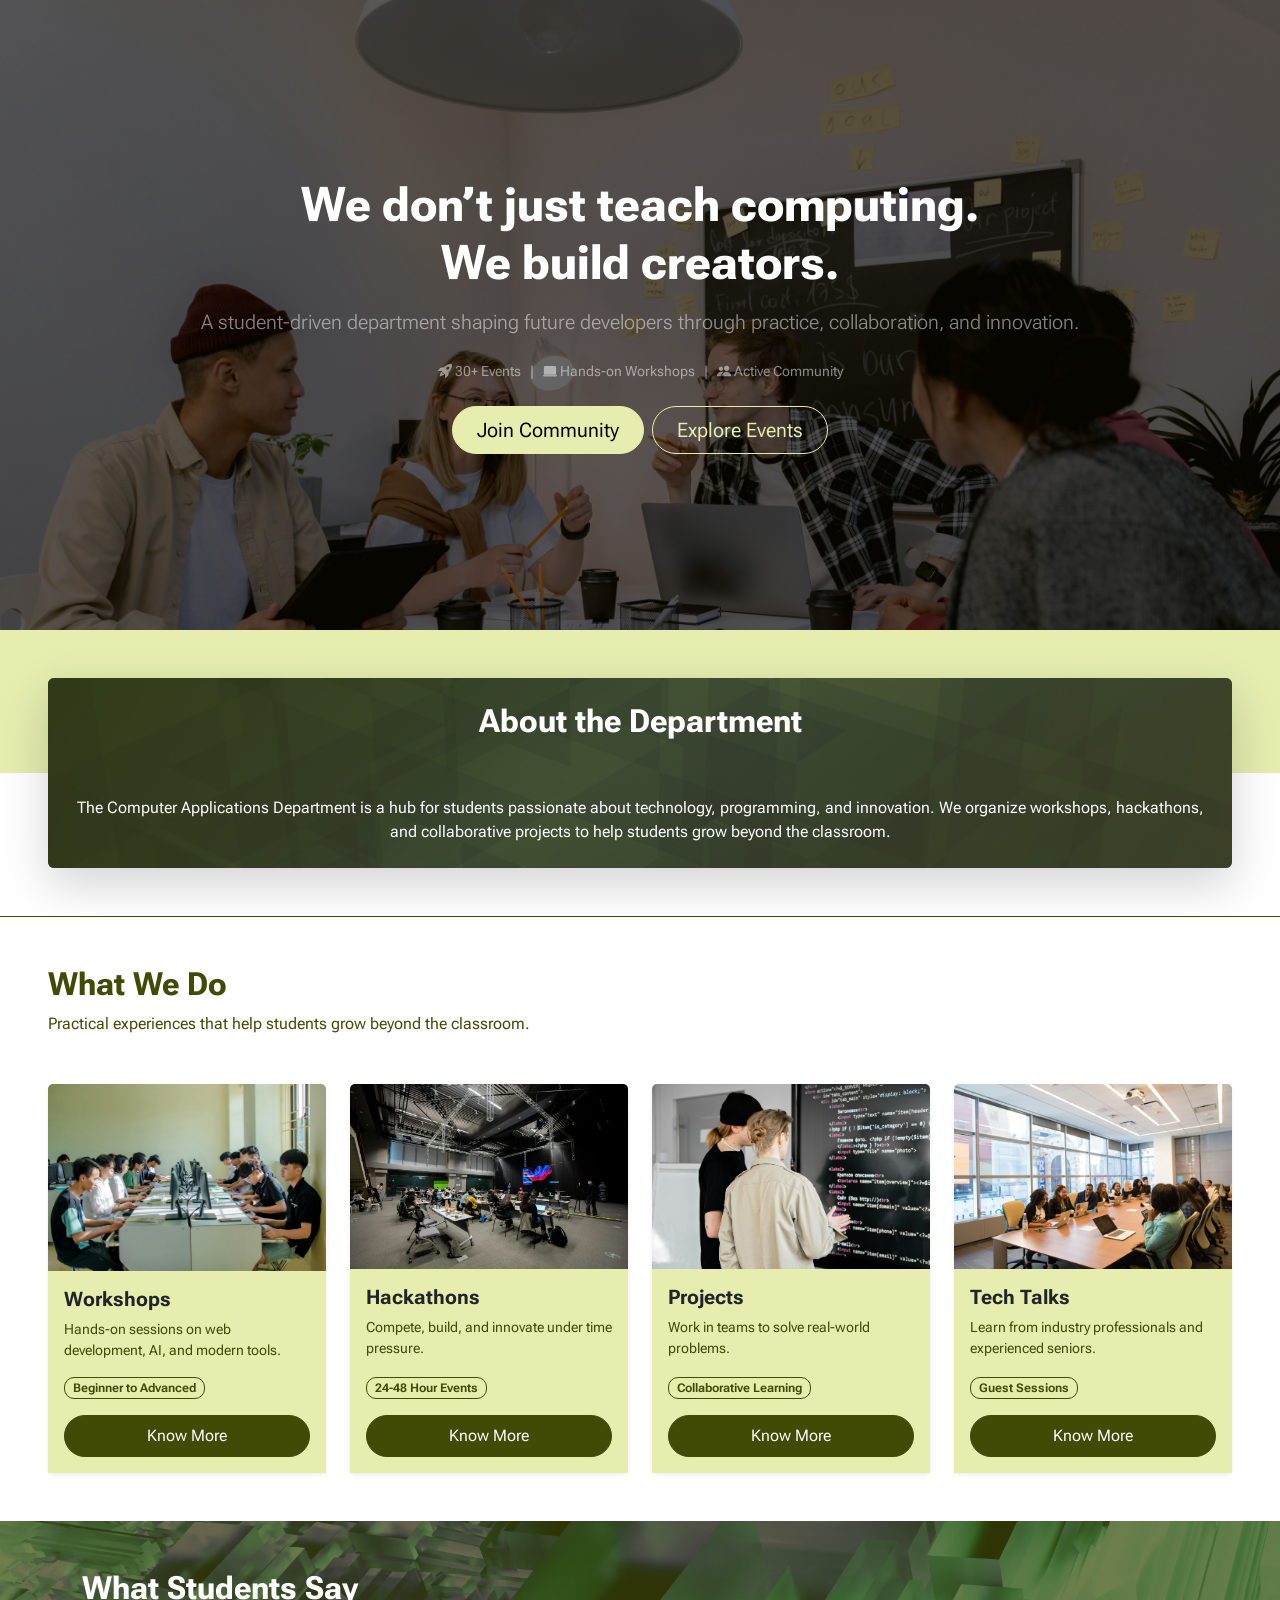
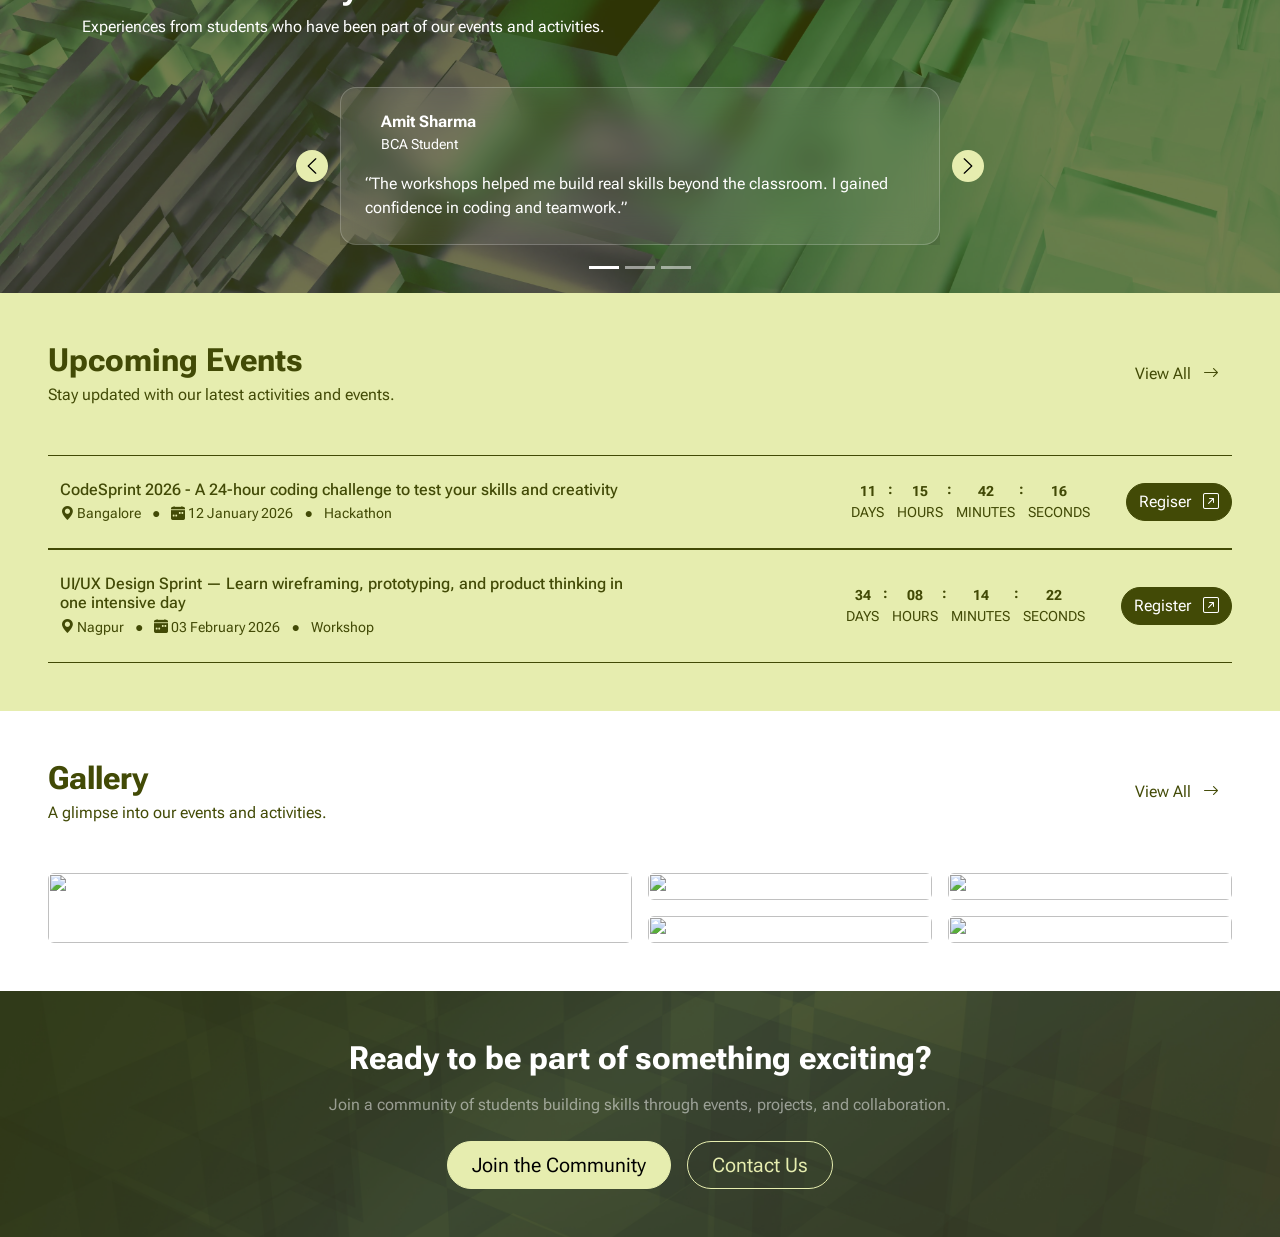
==== commit 3717181e: "added comments and loader" ====
--- a/index.html
+++ b/index.html
@@ -6,43 +6,45 @@
     <meta name="viewport" content="width=device-width, initial-scale=1.0">
     <link rel="icon" type="image/svg+xml" href="assets/icons/favicon.svg">
     <title>Home</title>
+
     <!-- Fonts -->
     <link rel="preconnect" href="https://fonts.googleapis.com">
     <link rel="preconnect" href="https://fonts.gstatic.com" crossorigin>
     <link
         href="https://fonts.googleapis.com/css2?family=Roboto+Flex:opsz,wght,XOPQ,XTRA,YOPQ,YTDE,YTFI,YTLC,YTUC@8..144,100..1000,96,468,79,-203,738,514,712&display=swap"
         rel="stylesheet">
+
     <!-- Bootstrap -->
     <link href="https://cdn.jsdelivr.net/npm/bootstrap@5.3.8/dist/css/bootstrap.min.css" rel="stylesheet"
         integrity="sha384-sRIl4kxILFvY47J16cr9ZwB07vP4J8+LH7qKQnuqkuIAvNWLzeN8tE5YBujZqJLB" crossorigin="anonymous">
+
     <!-- Bootstrap Icons -->
     <link rel="stylesheet" href="https://cdn.jsdelivr.net/npm/bootstrap-icons@1.13.1/font/bootstrap-icons.min.css">
+
     <!-- External styles -->
     <link rel="stylesheet" href="assets/css/style.css">
 </head>
 
 <body data-page="home">
+    <div id="page-loader"></div>
 
     <div class="root">
         <!-- Header -->
         <div id="header"></div>
         <!-- End Header -->
+
         <main class="">
             <!-- Hero -->
             <section class="page-hero d-flex align-items-center">
                 <div class="container-fluid text-center p-5">
-
                     <h1 class="display-5 fw-bold text-white">
                         We don’t just teach computing.<br>
                         We build creators.
                     </h1>
-
                     <p class="lead mt-3 text-white-50">
                         A student-driven department shaping future developers through practice, collaboration, and
                         innovation.
                     </p>
-
-                    <!-- Mini stats -->
                     <div class="mt-4 small text-white-50">
                         <i class="bi bi-rocket-takeoff-fill text-white-50"></i> 30+ Events &nbsp; | &nbsp; <i
                             class="bi bi-laptop-fill text-white-50"></i>
@@ -50,12 +52,10 @@
                         &nbsp; <i class="bi bi-people-fill text-white-50"></i> Active
                         Community
                     </div>
-
                     <div class="mt-4 d-flex flex-column flex-sm-row justify-content-center gap-2">
                         <a href="#" class="btn btn-light btn-lg px-4">Join Community</a>
                         <a href="events.html" class="btn btn-outline-light btn-lg px-4">Explore Events</a>
                     </div>
-
                 </div>
             </section>
             <!-- End Hero -->
@@ -64,14 +64,11 @@
             <section class="container-fluid p-5 banner-bg border-bottom">
                 <div class="row justify-content-center">
                     <div class="col-md-12">
-
                         <div
                             class="card bg-abs abs-primary abs-1 text-white shadow-lg border-0 p-4 text-center intro-card">
-
                             <div class="text-center mb-5">
                                 <h2 class="fw-bold text-white">About the Department</h2>
                             </div>
-
                             <p class="text-white mb-0">
                                 The Computer Applications Department is a hub for students passionate about
                                 technology,
@@ -81,16 +78,14 @@
                                 students grow
                                 beyond the classroom.
                             </p>
-
-                        </div>
-
-                    </div>
-                </div>
-            </section><!-- End Intro -->
+                        </div>
+                    </div>
+                </div>
+            </section>
+            <!-- End Intro -->
 
             <!-- Highlights -->
             <section class="container-fluid p-5">
-
                 <!-- Section Header -->
                 <div class="mb-5">
                     <h2 class="fw-bold">What We Do</h2>
@@ -98,25 +93,22 @@
                         Practical experiences that help students grow beyond the classroom.
                     </p>
                 </div>
+                <!-- End Section Header -->
+
                 <div class="row g-4">
-
                     <!-- Workshops -->
                     <div class="col-md-6 col-lg-3">
                         <div class="card h-100 shadow-sm border-0">
                             <img src="assets/images/gallery/pexels-photo-5530483.jpeg" class="card-img-top"
                                 alt="Workshops">
-
                             <div class="card-body d-flex flex-column bg-light">
                                 <h5 class="fw-bold">Workshops</h5>
-
                                 <p class="small">
                                     Hands-on sessions on web development, AI, and modern tools.
                                 </p>
-
                                 <span class="badge badge-outline-primary mb-3">
                                     Beginner to Advanced
                                 </span>
-
                                 <div>
                                     <a href="#" class="btn btn-primary w-100 py-2">
                                         Know More
@@ -125,24 +117,21 @@
                             </div>
                         </div>
                     </div>
+                    <!-- End Workshops -->
 
                     <!-- Hackathons -->
                     <div class="col-md-6 col-lg-3">
                         <div class="card h-100 shadow-sm border-0">
                             <img src="assets/images/gallery/pexels-photo-14612128.jpeg" class="card-img-top"
                                 alt="Hackathons">
-
                             <div class="card-body d-flex flex-column bg-light">
                                 <h5 class="fw-bold">Hackathons</h5>
-
                                 <p class="small">
                                     Compete, build, and innovate under time pressure.
                                 </p>
-
                                 <span class="badge badge-outline-primary mt-auto mb-3">
                                     24-48 Hour Events
                                 </span>
-
                                 <div>
                                     <a href="#" class="btn btn-primary w-100 py-2">
                                         Know More
@@ -151,24 +140,21 @@
                             </div>
                         </div>
                     </div>
+                    <!-- End Hackathons -->
 
                     <!-- Projects -->
                     <div class="col-md-6 col-lg-3">
                         <div class="card h-100 shadow-sm border-0">
                             <img src="assets/images/gallery/pexels-photo-7988747.jpeg" class="card-img-top"
                                 alt="Projects">
-
                             <div class="card-body d-flex flex-column bg-light">
                                 <h5 class="fw-bold">Projects</h5>
-
                                 <p class="small">
                                     Work in teams to solve real-world problems.
                                 </p>
-
                                 <span class="badge badge-outline-primary mt-auto mb-3">
                                     Collaborative Learning
                                 </span>
-
                                 <div>
                                     <a href="#" class="btn btn-primary w-100 py-2">
                                         Know More
@@ -177,24 +163,21 @@
                             </div>
                         </div>
                     </div>
+                    <!-- End Projects -->
 
                     <!-- Tech Talks -->
                     <div class="col-md-6 col-lg-3">
                         <div class="card h-100 shadow-sm border-0">
                             <img src="assets/images/gallery/pexels-photo-1181406.jpeg" class="card-img-top"
                                 alt="Tech Talks">
-
                             <div class="card-body d-flex flex-column bg-light">
                                 <h5 class="fw-bold">Tech Talks</h5>
-
                                 <p class="small">
                                     Learn from industry professionals and experienced seniors.
                                 </p>
-
                                 <span class="badge badge-outline-primary mt-auto mb-3">
                                     Guest Sessions
                                 </span>
-
                                 <div>
                                     <a href="#" class="btn btn-primary w-100 py-2">
                                         Know More
@@ -203,8 +186,10 @@
                             </div>
                         </div>
                     </div>
-                </div>
-            </section><!-- End Highlights -->
+                    <!-- End Tech Talks -->
+                </div>
+            </section>
+            <!-- End Highlights -->
 
             <!-- Testimonials -->
             <section class="container-fluid p-5 bg-abs abs-primary abs-2">
@@ -217,10 +202,10 @@
                             Experiences from students who have been part of our events and activities.
                         </p>
                     </div>
+                    <!-- End Section Header -->
 
                     <!-- Carousel -->
                     <div id="testimonialCarousel" class="carousel slide align-self-center" data-bs-ride="carousel">
-
                         <!-- Indicators -->
                         <div class="carousel-indicators">
                             <button type="button" data-bs-target="#testimonialCarousel" data-bs-slide-to="0"
@@ -228,14 +213,12 @@
                             <button type="button" data-bs-target="#testimonialCarousel" data-bs-slide-to="1"></button>
                             <button type="button" data-bs-target="#testimonialCarousel" data-bs-slide-to="2"></button>
                         </div>
-
+                        <!-- End Indicators -->
                         <div class="carousel-inner">
 
-                            <!-- Slide 1 -->
                             <div class="carousel-item active">
                                 <div class="d-flex justify-content-center">
                                     <div class="bg-glass p-4">
-
                                         <div class="d-flex align-items-center mb-3">
                                             <img src="https://i.pravatar.cc/75?img=8" class="rounded-circle me-3"
                                                 alt="">
@@ -244,21 +227,17 @@
                                                 <small class="text-white">BCA Student</small>
                                             </div>
                                         </div>
-
                                         <p class="mb-0 text-white">
                                             “The workshops helped me build real skills beyond the classroom.
                                             I gained confidence in coding and teamwork.”
                                         </p>
-
                                     </div>
                                 </div>
                             </div>
 
-                            <!-- Slide 2 -->
                             <div class="carousel-item">
                                 <div class="d-flex justify-content-center">
                                     <div class="bg-glass p-4">
-
                                         <div class="d-flex align-items-center mb-3">
                                             <img src="https://i.pravatar.cc/75?img=5" class="rounded-circle me-3"
                                                 alt="">
@@ -267,21 +246,17 @@
                                                 <small class="text-white">2nd Year Student</small>
                                             </div>
                                         </div>
-
                                         <p class="mb-0 text-white">
                                             “Hackathons pushed me to think creatively and solve real-world problems
                                             under pressure.”
                                         </p>
-
                                     </div>
                                 </div>
                             </div>
 
-                            <!-- Slide 3 -->
                             <div class="carousel-item">
                                 <div class="d-flex justify-content-center">
                                     <div class="bg-glass p-4">
-
                                         <div class="d-flex align-items-center mb-3">
                                             <img src="https://i.pravatar.cc/75?img=12" class="rounded-circle me-3"
                                                 alt="">
@@ -290,12 +265,10 @@
                                                 <small class="text-white">Final Year Student</small>
                                             </div>
                                         </div>
-
                                         <p class="mb-0 text-white">
                                             “The department creates a great environment for collaboration and real
                                             learning.”
                                         </p>
-
                                     </div>
                                 </div>
                             </div>
@@ -312,9 +285,8 @@
                             data-bs-target="#testimonialCarousel" data-bs-slide="next">
                             <span class="carousel-control-next-icon"></span>
                         </button>
-
-                    </div>
-
+                        <!-- End Controls -->
+                    </div>
                 </div>
             </section>
             <!-- End Testimonials -->
@@ -325,24 +297,19 @@
                 <!-- Section Header -->
                 <div
                     class="d-flex flex-column flex-md-row justify-content-between align-items-start align-items-md-center mb-5">
-
-                    <!-- Left -->
                     <div>
                         <h2 class="fw-bold mb-1">Upcoming Events</h2>
                         <p class="mb-0">
                             Stay updated with our latest activities and events.
                         </p>
                     </div>
-
-                    <!-- Right -->
                     <div class="mt-3 mt-md-0">
                         <a href="events.html" class="btn btn-text-primary">
                             View All <i class="bi bi-arrow-right ms-2"></i>
                         </a>
                     </div>
-
-                </div>
-                <!-- Event Item -->
+                </div>
+                <!-- Events -->
                 <div class="row py-4 m-0 border-top border-bottom d-flex align-items-center">
                     <div class="me-auto col-12 col-lg-6">
                         <h6 class="mb-1">CodeSprint 2026 - A 24-hour coding challenge to test your skills and creativity
@@ -356,45 +323,36 @@
                         </p>
                     </div>
                     <div class="col-12 col-md-8 col-lg-auto d-flex gap-1 mb-3 mb-md-0 me-lg-4">
-
                         <div class="text-center">
                             <div class="small fw-bold">11</div>
                             <div class="small">DAYS</div>
                         </div>
-
                         <div class="small fw-bold lh-sm">
                             :
                         </div>
-
                         <div class="text-center">
                             <div class="small fw-bold">15</div>
                             <div class="small">HOURS</div>
                         </div>
-
                         <div class="small fw-bold lh-sm">
                             :
                         </div>
-
                         <div class="text-center">
                             <div class="small fw-bold">42</div>
                             <div class="small">MINUTES</div>
                         </div>
-
                         <div class="small fw-bold lh-sm">
                             :
                         </div>
-
                         <div class="text-center">
                             <div class="small fw-bold">16</div>
                             <div class="small">SECONDS</div>
                         </div>
-
                     </div>
                     <button class="col-12 col-md-4 col-lg-auto btn btn-primary w-fit">
                         Regiser <i class="bi bi-arrow-up-right-square text-white ms-2"></i>
                     </button>
                 </div>
-                <!-- Event Item -->
                 <div class="row py-4 m-0 border-top border-bottom d-flex align-items-center">
                     <div class="me-auto col-12 col-lg-6">
                         <h6 class="mb-1">UI/UX Design Sprint — Learn wireframing, prototyping, and product thinking in
@@ -408,117 +366,89 @@
                             <span>Workshop</span>
                         </p>
                     </div>
-
                     <div class="col-12 col-md-8 col-lg-auto d-flex gap-1 mb-3 mb-md-0 me-lg-4">
-
                         <div class="text-center">
                             <div class="small fw-bold">34</div>
                             <div class="small">DAYS</div>
                         </div>
-
                         <div class="small fw-bold lh-sm">:</div>
-
                         <div class="text-center">
                             <div class="small fw-bold">08</div>
                             <div class="small">HOURS</div>
                         </div>
-
                         <div class="small fw-bold lh-sm">:</div>
-
                         <div class="text-center">
                             <div class="small fw-bold">14</div>
                             <div class="small">MINUTES</div>
                         </div>
-
                         <div class="small fw-bold lh-sm">:</div>
-
                         <div class="text-center">
                             <div class="small fw-bold">22</div>
                             <div class="small">SECONDS</div>
                         </div>
-
-                    </div>
-
+                    </div>
                     <button class="col-12 col-md-4 col-lg-auto btn btn-primary w-fit">
                         Register <i class="bi bi-arrow-up-right-square text-white ms-2"></i>
                     </button>
                 </div>
-
-            </section><!-- End Upcoming Events -->
+            </section>
+            <!-- End Upcoming Events -->
 
             <!-- Gallery Preview -->
             <section class="container-fluid p-5">
 
                 <div
                     class="d-flex flex-column flex-md-row justify-content-between align-items-start align-items-md-center mb-5">
-
-                    <!-- Left -->
                     <div>
                         <h2 class="fw-bold mb-1">Gallery</h2>
                         <p class="mb-0">
                             A glimpse into our events and activities.
                         </p>
                     </div>
-
-                    <!-- Right -->
                     <div class="mt-3 mt-md-0">
                         <a href="gallery.html" class="btn btn-text-primary">
                             View All <i class="bi bi-arrow-right ms-2"></i>
                         </a>
                     </div>
-
-                </div>
-
+                </div>
                 <div class="row g-3">
-
-                    <!-- Big Image -->
                     <div class="col-md-6">
                         <img src="https://images.pexels.com/photos/3183150/pexels-photo-3183150.jpeg"
                             class="w-100 h-100 object-fit-cover rounded gallery-img" alt="">
                     </div>
-
-                    <!-- Small Images -->
                     <div class="col-md-6">
                         <div class="row g-3">
-
                             <div class="col-6">
                                 <img src="https://images.pexels.com/photos/1181675/pexels-photo-1181675.jpeg"
                                     class="w-100 h-100 object-fit-cover rounded gallery-img" alt="">
                             </div>
-
                             <div class="col-6">
                                 <img src="https://images.pexels.com/photos/3861969/pexels-photo-3861969.jpeg"
                                     class="w-100 h-100 object-fit-cover rounded gallery-img" alt="">
                             </div>
-
                             <div class="col-6">
                                 <img src="https://images.pexels.com/photos/1181406/pexels-photo-1181406.jpeg"
                                     class="w-100 h-100 object-fit-cover rounded gallery-img" alt="">
                             </div>
-
                             <div class="col-6 position-relative">
                                 <img src="https://images.pexels.com/photos/3183150/pexels-photo-3183150.jpeg"
                                     class="w-100 h-100 object-fit-cover rounded gallery-img" alt="">
                             </div>
-
-                        </div>
-                    </div>
-
-                </div>
-            </section><!-- End Gallery Preview -->
+                        </div>
+                    </div>
+                </div>
+            </section>
+            <!-- End Gallery Preview -->
 
             <!-- Call to Action -->
             <section class="container-fluid p-5 bg-abs abs-primary abs-1 text-white">
                 <div class="container text-center">
-
                     <h2 class="fw-bold mb-3 text-white">
                         Ready to be part of something exciting?
                     </h2>
-
                     <p class="mb-4 text-white-50">
                         Join a community of students building skills through events, projects, and collaboration.
                     </p>
-
                     <div class="d-flex flex-column flex-sm-row justify-content-center gap-3">
                         <a href="#" class="btn btn-light btn-lg px-4">
                             Join the Community
@@ -527,20 +457,24 @@
                             Contact Us
                         </a>
                     </div>
-
-                </div>
-            </section><!-- End Call to Action -->
+                </div>
+            </section>
+            <!-- End Call to Action -->
         </main>
+
         <!-- Footer -->
         <div id="footer"></div>
         <!-- End Footer -->
     </div>
+
     <!-- jQuery -->
     <script src="https://code.jquery.com/jquery-4.0.0.min.js"
         integrity="sha256-OaVG6prZf4v69dPg6PhVattBXkcOWQB62pdZ3ORyrao=" crossorigin="anonymous"></script>
+
     <!-- External script -->
     <script src="assets/js/components.js"></script>
     <script src="assets/js/main.js"></script>
+
     <!-- Bootstrap -->
     <script src="https://cdn.jsdelivr.net/npm/bootstrap@5.3.8/dist/js/bootstrap.bundle.min.js"
         integrity="sha384-FKyoEForCGlyvwx9Hj09JcYn3nv7wiPVlz7YYwJrWVcXK/BmnVDxM+D2scQbITxI"
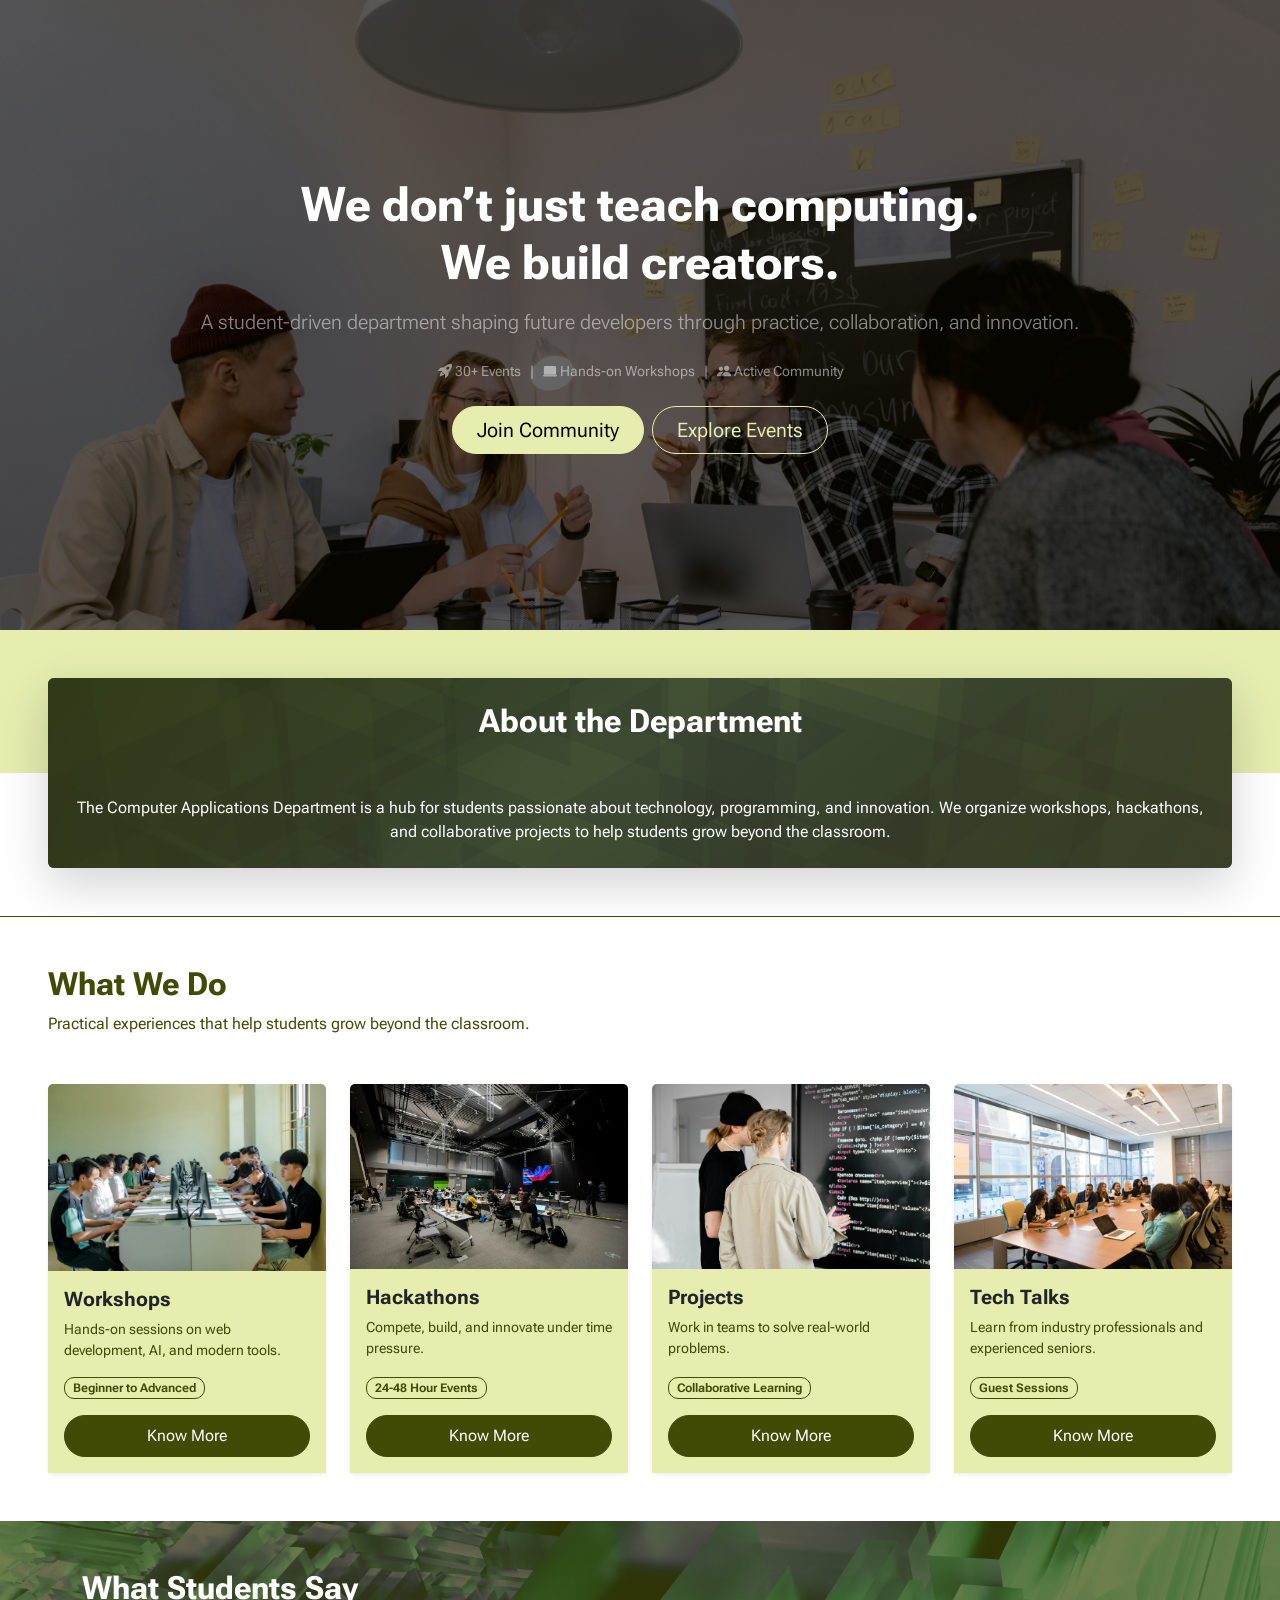
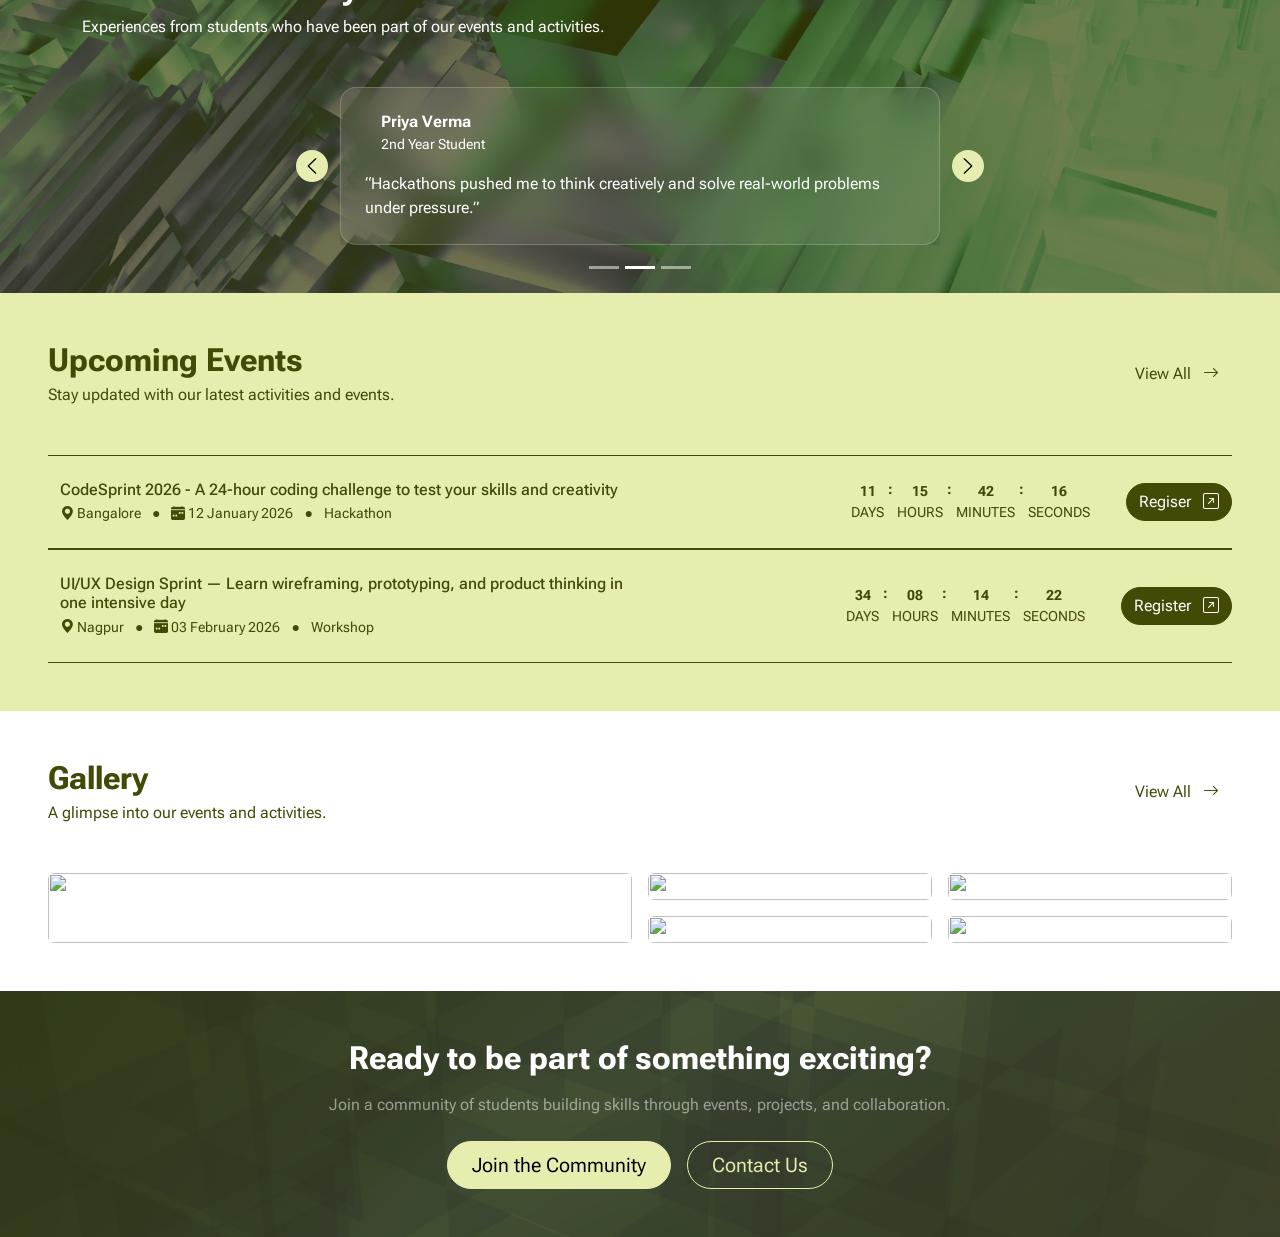
==== commit d2732fca: "improved padding in small devices" ====
--- a/index.html
+++ b/index.html
@@ -36,7 +36,7 @@
         <main class="">
             <!-- Hero -->
             <section class="page-hero d-flex align-items-center">
-                <div class="container-fluid text-center p-5">
+                <div class="container-fluid text-center p-3 p-md-5">
                     <h1 class="display-5 fw-bold text-white">
                         We don’t just teach computing.<br>
                         We build creators.
@@ -61,7 +61,7 @@
             <!-- End Hero -->
 
             <!-- Intro -->
-            <section class="container-fluid p-5 banner-bg border-bottom">
+            <section class="container-fluid p-3 p-md-5 banner-bg border-bottom">
                 <div class="row justify-content-center">
                     <div class="col-md-12">
                         <div
@@ -85,7 +85,7 @@
             <!-- End Intro -->
 
             <!-- Highlights -->
-            <section class="container-fluid p-5">
+            <section class="container-fluid p-3 p-md-5">
                 <!-- Section Header -->
                 <div class="mb-5">
                     <h2 class="fw-bold">What We Do</h2>
@@ -192,7 +192,7 @@
             <!-- End Highlights -->
 
             <!-- Testimonials -->
-            <section class="container-fluid p-5 bg-abs abs-primary abs-2">
+            <section class="container-fluid p-3 p-md-5 bg-abs abs-primary abs-2">
                 <div class="container d-flex flex-column flex-md">
 
                     <!-- Section Header -->
@@ -292,7 +292,7 @@
             <!-- End Testimonials -->
 
             <!-- Upcoming Events -->
-            <section class="container-fluid p-5 bg-light">
+            <section class="container-fluid p-3 p-md-5 bg-light">
 
                 <!-- Section Header -->
                 <div
@@ -395,7 +395,7 @@
             <!-- End Upcoming Events -->
 
             <!-- Gallery Preview -->
-            <section class="container-fluid p-5">
+            <section class="container-fluid p-3 p-md-5">
 
                 <div
                     class="d-flex flex-column flex-md-row justify-content-between align-items-start align-items-md-center mb-5">
@@ -441,7 +441,7 @@
             <!-- End Gallery Preview -->
 
             <!-- Call to Action -->
-            <section class="container-fluid p-5 bg-abs abs-primary abs-1 text-white">
+            <section class="container-fluid p-3 p-md-5 bg-abs abs-primary abs-1 text-white">
                 <div class="container text-center">
                     <h2 class="fw-bold mb-3 text-white">
                         Ready to be part of something exciting?
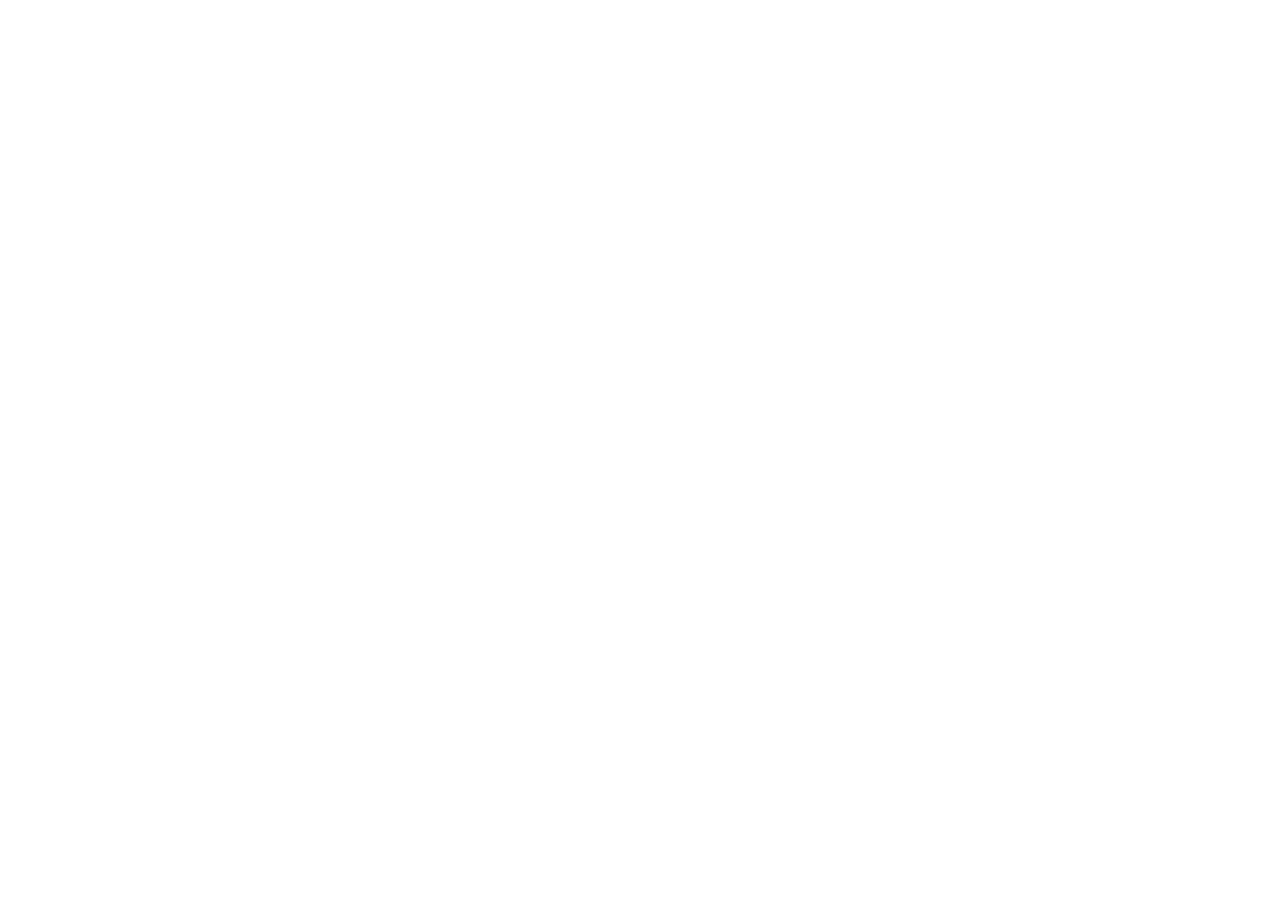
==== commit 49621f3f: "fixed page flash on loading" ====
--- a/index.html
+++ b/index.html
@@ -28,7 +28,7 @@
 <body data-page="home">
     <div id="page-loader"></div>
 
-    <div class="root">
+    <div class="root d-none">
         <!-- Header -->
         <div id="header"></div>
         <!-- End Header -->
--- a/assets/css/style.css
+++ b/assets/css/style.css
@@ -11,6 +11,13 @@
 * {
     font-family: "Roboto Flex", sans-serif;
     color: var(--bs-primary);
+}
+
+body{
+    overflow:hidden;
+}
+body.loaded{
+    overflow:auto;
 }
 
 /* OVERRIDE */
